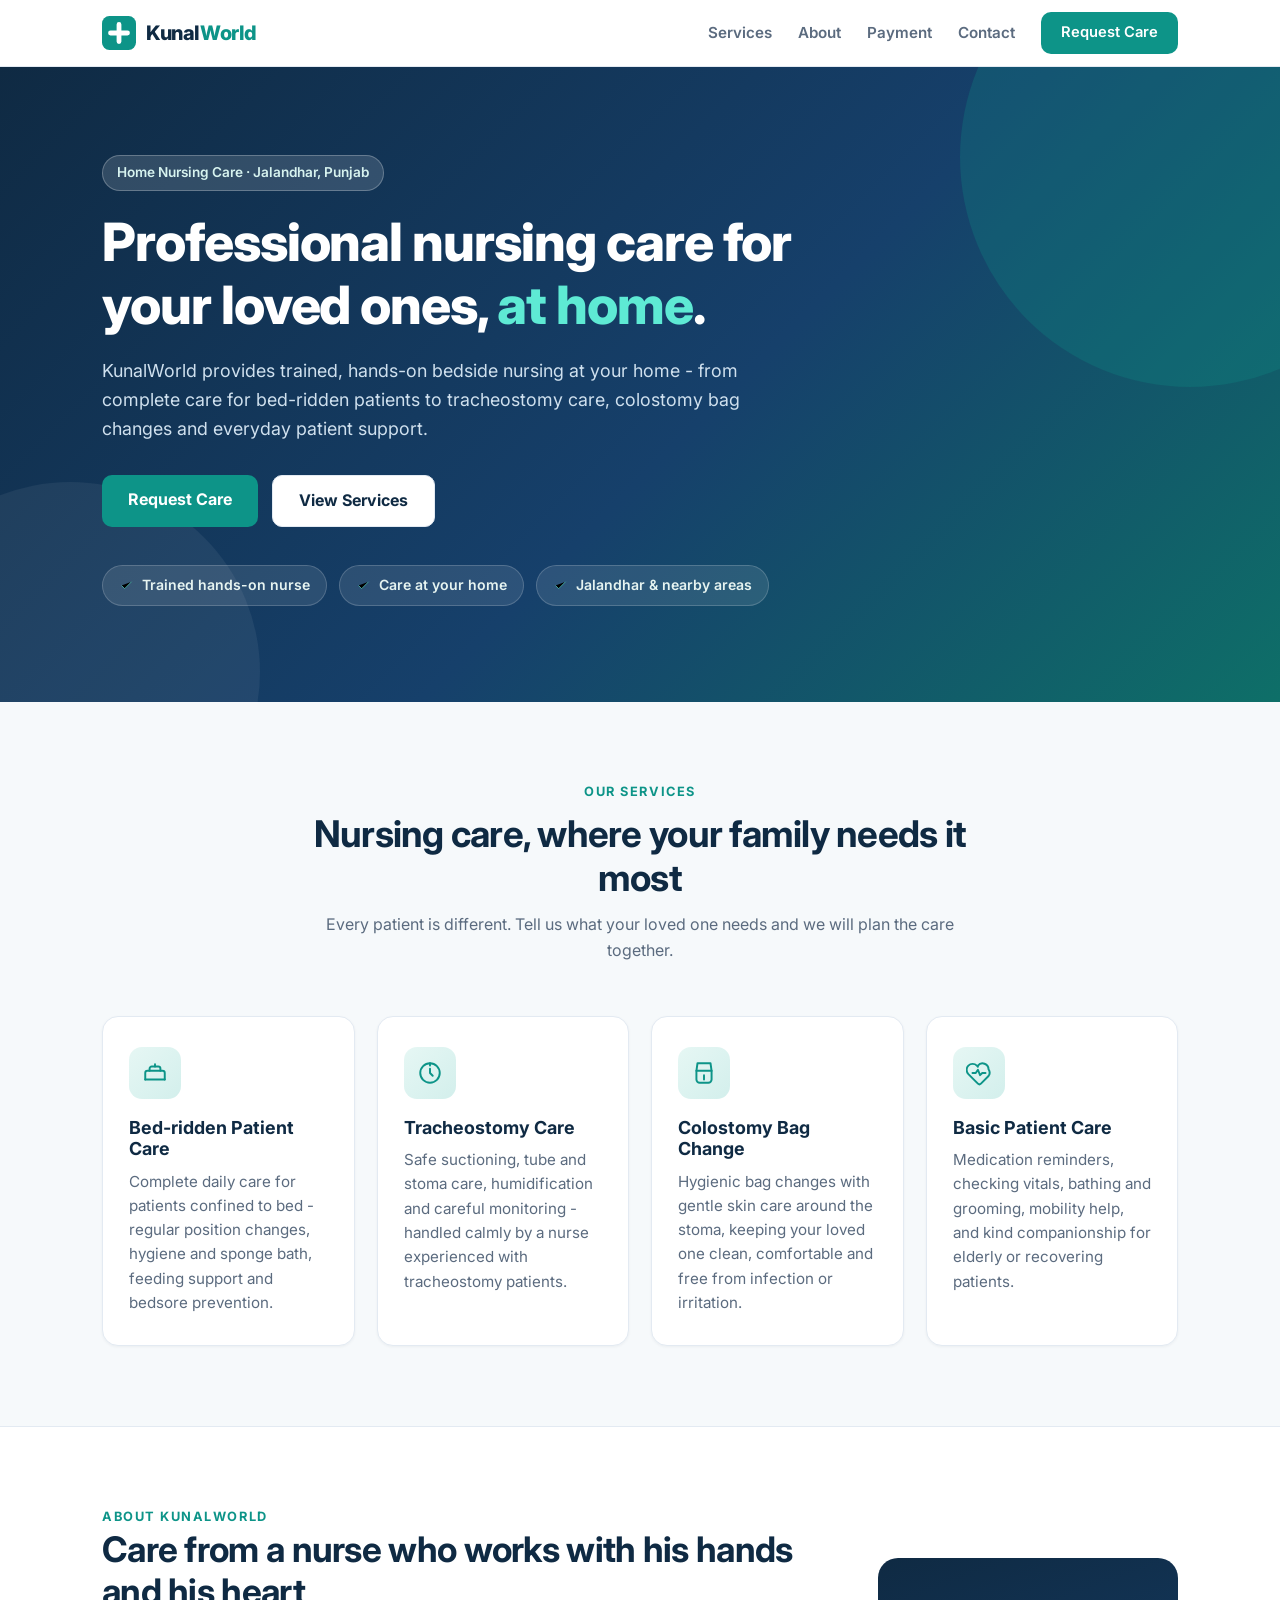
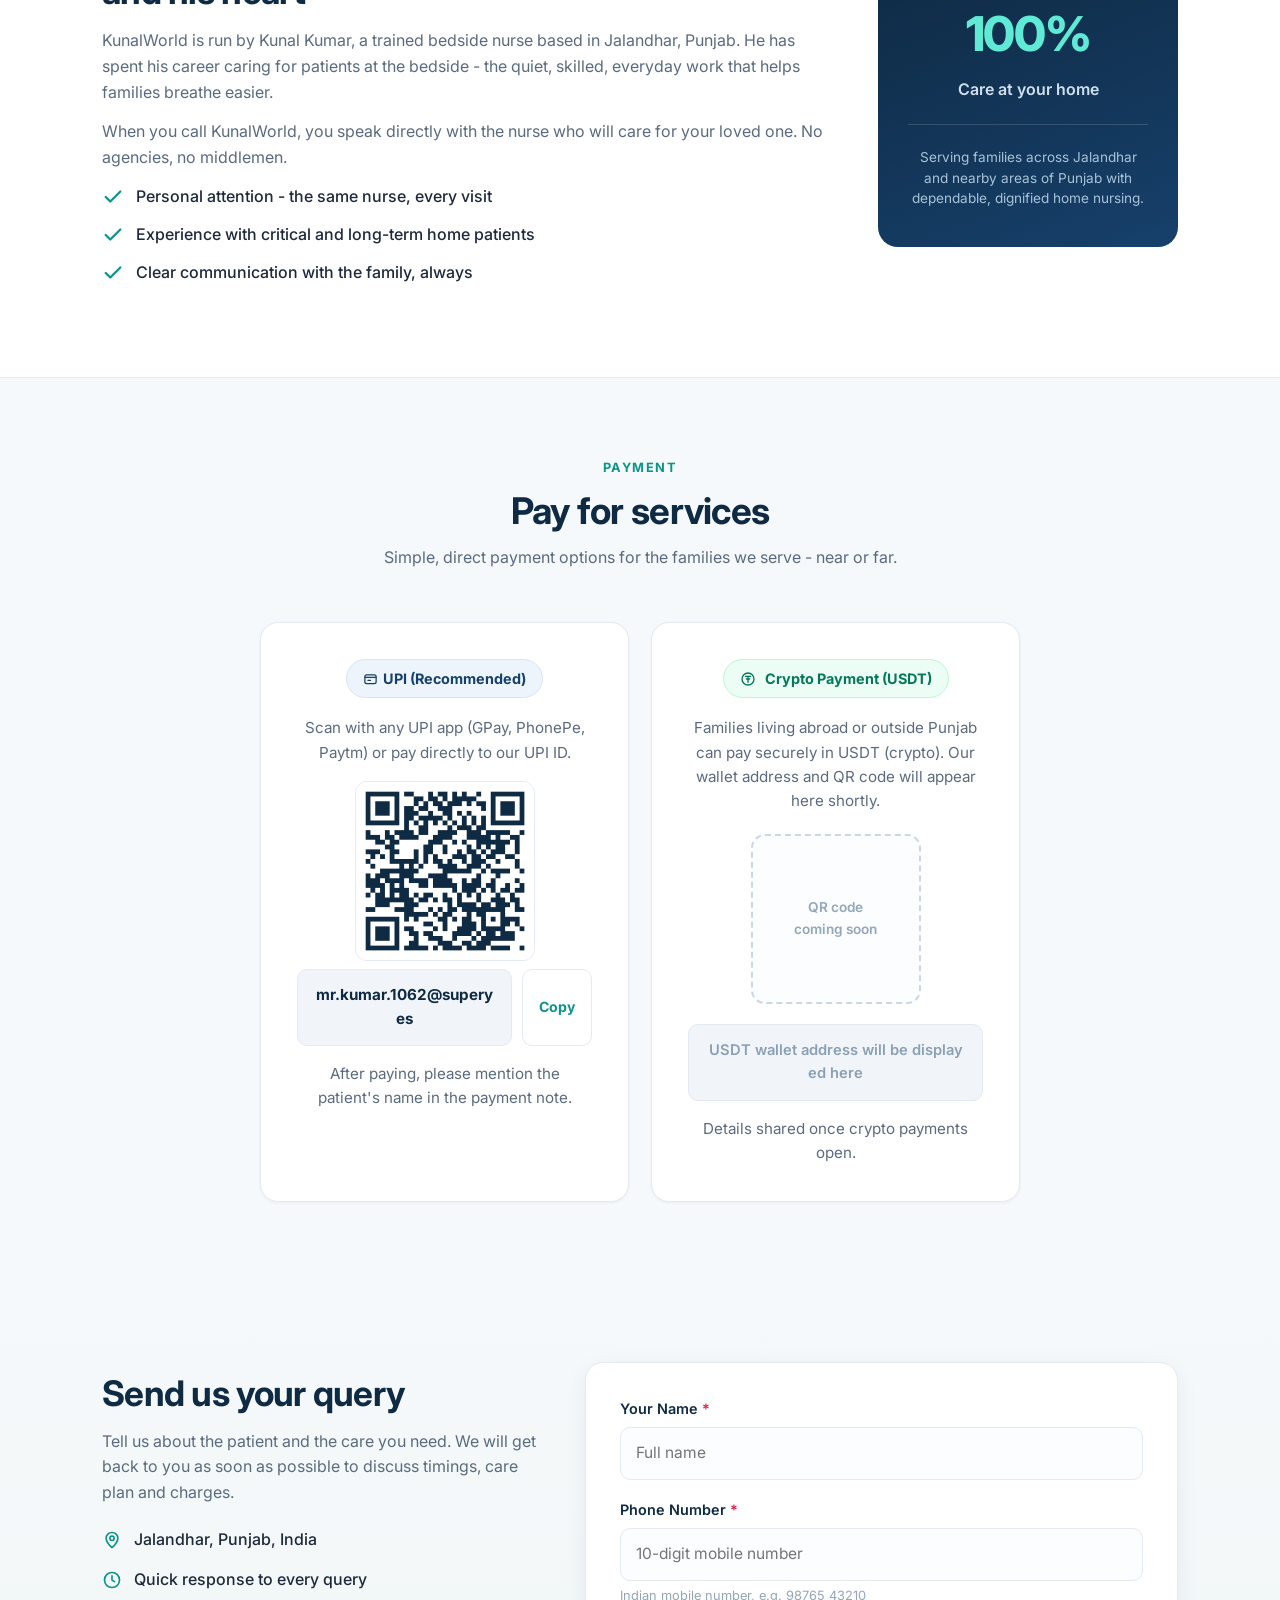
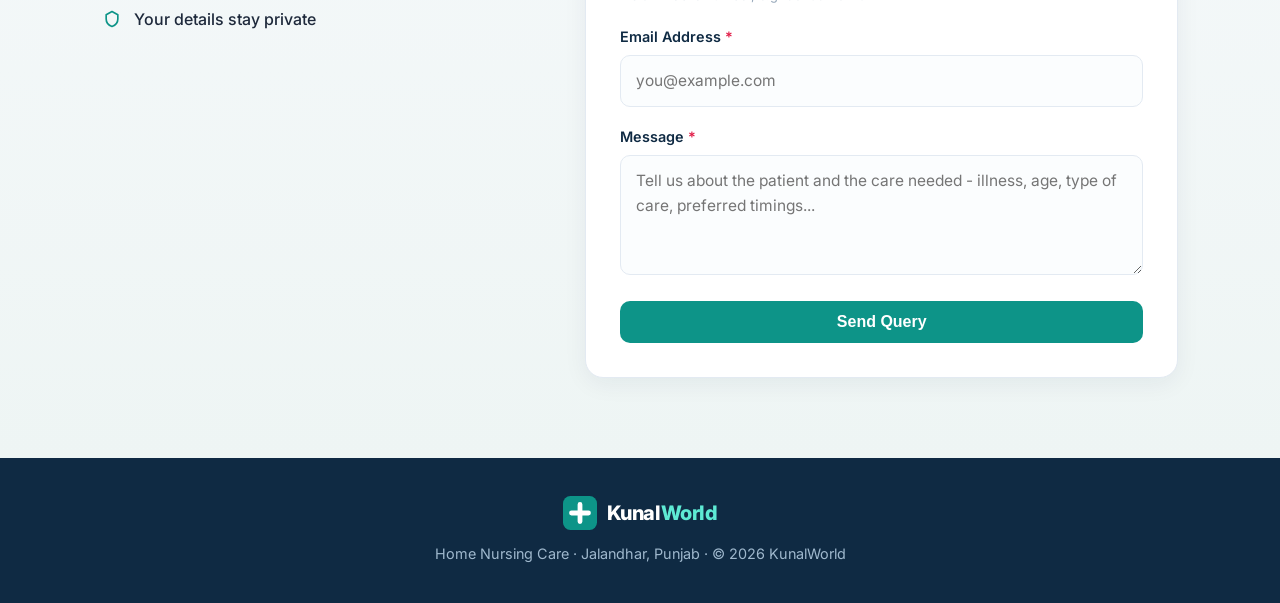
==== index.html @ 4cf7a555 "Enhance navigation link styles and fix HTML structure Added button styles for navigation links and e" ====
<!DOCTYPE html>
<html lang="en">
<head>
<meta charset="UTF-8">
<meta name="viewport" content="width=device-width, initial-scale=1.0">
<title>KunalWorld | Home Nursing Care in Jalandhar</title>
<meta name="description" content="KunalWorld - professional home nursing care in Jalandhar, Punjab. Bed-ridden patient care, tracheostomy care, colostomy bag change and basic patient care at your home.">
<link rel="icon" href="data:image/svg+xml,%3Csvg xmlns='http://www.w3.org/2000/svg' viewBox='0 0 64 64'%3E%3Crect width='64' height='64' rx='14' fill='%230d9488'/%3E%3Cpath d='M32 16v32M16 32h32' stroke='white' stroke-width='9' stroke-linecap='round'/%3E%3C/svg%3E">
<link rel="preconnect" href="https://fonts.googleapis.com">
<link rel="preconnect" href="https://fonts.gstatic.com" crossorigin>
<link href="https://fonts.googleapis.com/css2?family=Inter:wght@400;500;600;700;800&display=swap" rel="stylesheet">
<style>
  :root{
    --teal:#0d9488; --teal-dark:#0f766e; --navy:#0f2a43; --navy-2:#16406b;
    --ink:#1e293b; --muted:#5b6b7f; --bg:#f6f9fb; --card:#ffffff; --line:#e3eaf2;
  }
  *{margin:0;padding:0;box-sizing:border-box}
  html{scroll-behavior:smooth}
  body{font-family:'Inter',system-ui,-apple-system,'Segoe UI',sans-serif;color:var(--ink);background:var(--bg);line-height:1.6}
  .wrap{max-width:1120px;margin:0 auto;padding:0 22px}
  h1,h2,h3{color:var(--navy);line-height:1.2}

  /* Nav */
  header{position:sticky;top:0;z-index:50;background:rgba(255,255,255,.92);backdrop-filter:blur(10px);border-bottom:1px solid var(--line)}
  .nav{display:flex;align-items:center;justify-content:space-between;height:66px}
  .brand{display:flex;align-items:center;gap:10px;text-decoration:none}
  .brand svg{width:34px;height:34px}
  .brand span{font-weight:800;font-size:1.25rem;color:var(--navy);letter-spacing:-.02em}
  .brand span em{font-style:normal;color:var(--teal)}
  .nav-links{display:flex;gap:26px;align-items:center}
  .nav-links a{color:var(--muted);text-decoration:none;font-weight:600;font-size:.95rem}
  .nav-links a:hover{color:var(--teal)}
  .nav-links a.btn{color:#fff}
  .nav-links a.btn:hover{color:#fff}
  .btn{display:inline-block;background:var(--teal);color:#fff;text-decoration:none;font-weight:700;padding:12px 26px;border-radius:10px;border:none;cursor:pointer;font-size:1rem;transition:.2s}
  .btn:hover{background:var(--teal-dark);transform:translateY(-1px)}
  .btn.ghost{background:#fff;color:var(--navy);border:1.5px solid var(--line)}
  .btn.ghost:hover{border-color:var(--teal);color:var(--teal)}
  .btn.sm{padding:9px 20px;font-size:.92rem}
  @media(max-width:760px){.nav-links a:not(.btn){display:none}}

  /* Hero */
  .hero{background:linear-gradient(135deg,var(--navy) 0%,var(--navy-2) 55%,#0e6f68 100%);color:#fff;padding:88px 0 96px;position:relative;overflow:hidden}
  .hero:after{content:'';position:absolute;right:-140px;top:-140px;width:460px;height:460px;border-radius:50%;background:rgba(13,148,136,.25)}
  .hero:before{content:'';position:absolute;left:-120px;bottom:-160px;width:380px;height:380px;border-radius:50%;background:rgba(255,255,255,.06)}
  .hero .wrap{position:relative;z-index:2}
  .hero .eyebrow{display:inline-block;background:rgba(255,255,255,.14);border:1px solid rgba(255,255,255,.25);color:#d7f3ef;font-weight:600;font-size:.85rem;padding:6px 14px;border-radius:999px;margin-bottom:20px}
  .hero h1{color:#fff;font-size:clamp(2rem,4.6vw,3.3rem);font-weight:800;letter-spacing:-.02em;max-width:760px}
  .hero h1 em{font-style:normal;color:#5eead4}
  .hero p{margin:20px 0 32px;font-size:1.12rem;color:#cfe0ee;max-width:640px}
  .hero-cta{display:flex;gap:14px;flex-wrap:wrap}
  .chips{display:flex;gap:12px;flex-wrap:wrap;margin-top:38px}
  .chip{display:flex;align-items:center;gap:8px;background:rgba(255,255,255,.1);border:1px solid rgba(255,255,255,.18);border-radius:999px;padding:8px 16px;font-size:.88rem;font-weight:600;color:#e6f4f1}
  .chip svg{width:15px;height:15px;stroke:#5eead4}

  section{padding:80px 0}
  .sec-head{text-align:center;max-width:680px;margin:0 auto 52px}
  .sec-head .tag{color:var(--teal);font-weight:700;text-transform:uppercase;letter-spacing:.12em;font-size:.8rem}
  .sec-head h2{font-size:clamp(1.6rem,3vw,2.3rem);margin:10px 0 12px;letter-spacing:-.02em}
  .sec-head p{color:var(--muted)}

  /* Services */
  .grid{display:grid;grid-template-columns:repeat(auto-fit,minmax(240px,1fr));gap:22px}
  .card{background:var(--card);border:1px solid var(--line);border-radius:16px;padding:30px 26px;transition:.25s;box-shadow:0 1px 3px rgba(15,42,67,.05)}
  .card:hover{transform:translateY(-4px);box-shadow:0 14px 34px rgba(15,42,67,.1);border-color:#cfe8e4}
  .icon{width:52px;height:52px;border-radius:13px;background:linear-gradient(135deg,#e6f7f4,#d3efec);display:flex;align-items:center;justify-content:center;margin-bottom:18px}
  .icon svg{width:26px;height:26px;stroke:var(--teal);fill:none;stroke-width:1.8;stroke-linecap:round;stroke-linejoin:round}
  .card h3{font-size:1.12rem;margin-bottom:10px}
  .card p{color:var(--muted);font-size:.95rem}

  /* About */
  .about{background:#fff;border-top:1px solid var(--line);border-bottom:1px solid var(--line)}
  .about-flex{display:flex;gap:54px;align-items:center;flex-wrap:wrap}
  .about-text{flex:1;min-width:290px}
  .about-text h2{font-size:clamp(1.6rem,3vw,2.2rem);margin-bottom:16px;letter-spacing:-.02em}
  .about-text p{color:var(--muted);margin-bottom:14px}
  .points{list-style:none;margin-top:8px}
  .points li{display:flex;gap:12px;margin-bottom:12px;color:var(--ink);font-weight:500}
  .points svg{flex:none;width:22px;height:22px;stroke:var(--teal);fill:none;stroke-width:2.4;stroke-linecap:round;stroke-linejoin:round;margin-top:2px}
  .about-badge{flex:0 0 300px;background:linear-gradient(160deg,var(--navy),var(--navy-2));border-radius:20px;padding:38px 30px;color:#fff;text-align:center}
  .about-badge .big{font-size:3rem;font-weight:800;color:#5eead4;letter-spacing:-.03em}
  .about-badge .lbl{color:#cfe0ee;font-weight:600;margin-top:4px}
  .about-badge hr{border:none;border-top:1px solid rgba(255,255,255,.15);margin:22px 0}
  .about-badge small{color:#a9c3d8;font-size:.85rem;line-height:1.5;display:block}

  /* Payment */
  .pay-card{max-width:640px;margin:0 auto;background:var(--card);border:1px solid var(--line);border-radius:18px;padding:36px;text-align:center;box-shadow:0 1px 3px rgba(15,42,67,.05)}
  .pay-card .coin{display:inline-flex;align-items:center;gap:9px;background:#ecfdf5;border:1px solid #bbf7d0;color:#047857;font-weight:700;padding:7px 16px;border-radius:999px;font-size:.9rem;margin-bottom:18px}
  .pay-grid{display:grid;grid-template-columns:repeat(auto-fit,minmax(290px,1fr));gap:22px;max-width:760px;margin:0 auto}
  .pay-grid .pay-card{margin:0}
  .qr-box{width:170px;height:170px;margin:20px auto;border:2px dashed #cbd8e4;border-radius:14px;display:flex;align-items:center;justify-content:center;color:#93a7bb;font-size:.85rem;font-weight:600;background:#fbfdfe;text-align:center}
  .qr-img{width:180px;height:180px;margin:16px auto 8px;border-radius:12px;border:1px solid var(--line);display:block}
  .addr-box{background:#f1f5f9;border:1px solid var(--line);border-radius:10px;padding:14px 16px;color:#8ba0b5;font-size:.92rem;font-weight:600;margin:6px auto 16px;max-width:420px;word-break:break-all}
  .upi-row{display:flex;gap:10px;justify-content:center;align-items:stretch;margin:6px auto 16px;max-width:420px}
  .upi-id{flex:1;background:#f1f5f9;border:1px solid var(--line);border-radius:10px;padding:13px 14px;font-weight:700;color:var(--navy);font-size:.95rem;word-break:break-all;display:flex;align-items:center;justify-content:center}
  .copy-btn{flex:none;background:#fff;border:1.5px solid var(--line);border-radius:10px;padding:0 16px;font:inherit;font-weight:700;font-size:.88rem;color:var(--teal);cursor:pointer;transition:.15s}
  .copy-btn:hover{border-color:var(--teal)}
  .pay-card p{color:var(--muted);font-size:.95rem}
  .pay-tag{display:inline-block;background:#eef4fb;border:1px solid #d7e6f5;color:var(--navy-2);font-weight:700;padding:7px 16px;border-radius:999px;font-size:.9rem;margin-bottom:18px}

  /* Contact */
  .contact{background:linear-gradient(180deg,#f6f9fb, #eef5f4)}
  .contact-flex{display:flex;gap:48px;flex-wrap:wrap;align-items:flex-start}
  .contact-info{flex:1;min-width:280px;padding-top:10px}
  .contact-info h2{font-size:clamp(1.6rem,3vw,2.2rem);margin-bottom:14px;letter-spacing:-.02em}
  .contact-info p{color:var(--muted);margin-bottom:22px}
  .contact-info ul{list-style:none}
  .contact-info li{display:flex;gap:12px;margin-bottom:14px;color:var(--ink);font-weight:500;align-items:center}
  .contact-info li svg{width:20px;height:20px;stroke:var(--teal);fill:none;stroke-width:2;stroke-linecap:round;stroke-linejoin:round}
  form{flex:1.2;min-width:300px;background:#fff;border:1px solid var(--line);border-radius:18px;padding:34px;box-shadow:0 6px 24px rgba(15,42,67,.06)}
  .fld{margin-bottom:18px}
  label{display:block;font-weight:600;font-size:.9rem;margin-bottom:7px;color:var(--navy)}
  label span{color:#e11d48}
  input,textarea{width:100%;padding:13px 15px;border:1.5px solid var(--line);border-radius:10px;font:inherit;font-size:.97rem;background:#fbfdfe;transition:.15s}
  input:focus,textarea:focus{outline:none;border-color:var(--teal);background:#fff;box-shadow:0 0 0 3px rgba(13,148,136,.12)}
  textarea{min-height:120px;resize:vertical}
  .hint{font-size:.8rem;color:#94a6b8;margin-top:5px}
  .err{color:#dc2626;font-size:.82rem;margin-top:5px;display:none}
  #form-status{margin-top:16px;padding:14px 16px;border-radius:10px;font-weight:600;font-size:.95rem;display:none}
  #form-status.ok{display:block;background:#ecfdf5;color:#047857;border:1px solid #bbf7d0}
  #form-status.bad{display:block;background:#fef2f2;color:#b91c1c;border:1px solid #fecaca}
  .hp{position:absolute;left:-9999px;opacity:0;height:0;width:0}

  footer{background:var(--navy);color:#9fb8cd;padding:38px 0;text-align:center}
  footer .brand span{color:#fff}
  footer p{margin-top:12px;font-size:.9rem}
</style>
</head>
<body>

<header>
  <div class="wrap nav">
    <a class="brand" href="#top">
      <svg viewBox="0 0 64 64"><rect width="64" height="64" rx="14" fill="#0d9488"/><path d="M32 16v32M16 32h32" stroke="white" stroke-width="9" stroke-linecap="round"/></svg>
      <span>Kunal<em>World</em></span>
    </a>
    <nav class="nav-links">
      <a href="#services">Services</a>
      <a href="#about">About</a>
      <a href="#payment">Payment</a>
      <a href="#contact">Contact</a>
      <a class="btn sm" href="#contact">Request Care</a>
    </nav>
  </div>
</header>

<section class="hero" id="top">
  <div class="wrap">
    <span class="eyebrow">Home Nursing Care &middot; Jalandhar, Punjab</span>
    <h1>Professional nursing care for your loved ones, <em>at home</em>.</h1>
    <p>KunalWorld provides trained, hands-on bedside nursing at your home - from complete care for bed-ridden patients to tracheostomy care, colostomy bag changes and everyday patient support.</p>
    <div class="hero-cta">
      <a class="btn" href="#contact">Request Care</a>
      <a class="btn ghost" href="#services">View Services</a>
    </div>
    <div class="chips">
      <span class="chip"><svg viewBox="0 0 24 24"><path d="M20 6L9 17l-5-5"/></svg>Trained hands-on nurse</span>
      <span class="chip"><svg viewBox="0 0 24 24"><path d="M20 6L9 17l-5-5"/></svg>Care at your home</span>
      <span class="chip"><svg viewBox="0 0 24 24"><path d="M20 6L9 17l-5-5"/></svg>Jalandhar &amp; nearby areas</span>
    </div>
  </div>
</section>

<section id="services">
  <div class="wrap">
    <div class="sec-head">
      <div class="tag">Our Services</div>
      <h2>Nursing care, where your family needs it most</h2>
      <p>Every patient is different. Tell us what your loved one needs and we will plan the care together.</p>
    </div>
    <div class="grid">
      <div class="card">
        <div class="icon"><svg viewBox="0 0 24 24"><path d="M3 18v-6a2 2 0 0 1 2-2h14a2 2 0 0 1 2 2v6"/><path d="M3 18h18"/><path d="M7 10V8a2 2 0 0 1 2-2h6a2 2 0 0 1 2 2v2"/><path d="M12 6V4"/></svg></div>
        <h3>Bed-ridden Patient Care</h3>
        <p>Complete daily care for patients confined to bed - regular position changes, hygiene and sponge bath, feeding support and bedsore prevention.</p>
      </div>
      <div class="card">
        <div class="icon"><svg viewBox="0 0 24 24"><circle cx="12" cy="12" r="9"/><path d="M12 8v4l2.5 2.5"/><path d="M12 3v2"/></svg></div>
        <h3>Tracheostomy Care</h3>
        <p>Safe suctioning, tube and stoma care, humidification and careful monitoring - handled calmly by a nurse experienced with tracheostomy patients.</p>
      </div>
      <div class="card">
        <div class="icon"><svg viewBox="0 0 24 24"><path d="M6 3h12l1 7H5l1-7z"/><path d="M5 10v8a3 3 0 0 0 3 3h8a3 3 0 0 0 3-3v-8"/><path d="M12 14v4"/></svg></div>
        <h3>Colostomy Bag Change</h3>
        <p>Hygienic bag changes with gentle skin care around the stoma, keeping your loved one clean, comfortable and free from infection or irritation.</p>
      </div>
      <div class="card">
        <div class="icon"><svg viewBox="0 0 24 24"><path d="M20.8 8.6a5.5 5.5 0 0 0-9.8-3.4L11 6.2l-1-1a5.5 5.5 0 0 0-7.8 7.8l8.8 8.8a2 2 0 0 0 2.8 0l7-7a5.5 5.5 0 0 0 0-6.2z"/><path d="M6 12h3l2-3 2 5 2-2h3"/></svg></div>
        <h3>Basic Patient Care</h3>
        <p>Medication reminders, checking vitals, bathing and grooming, mobility help, and kind companionship for elderly or recovering patients.</p>
      </div>
    </div>
  </div>
</section>

<section class="about" id="about">
  <div class="wrap about-flex">
    <div class="about-text">
      <div class="tag" style="color:var(--teal);font-weight:700;text-transform:uppercase;letter-spacing:.12em;font-size:.8rem">About KunalWorld</div>
      <h2>Care from a nurse who works with his hands and his heart</h2>
      <p>KunalWorld is run by Kunal Kumar, a trained bedside nurse based in Jalandhar, Punjab. He has spent his career caring for patients at the bedside - the quiet, skilled, everyday work that helps families breathe easier.</p>
      <p>When you call KunalWorld, you speak directly with the nurse who will care for your loved one. No agencies, no middlemen.</p>
      <ul class="points">
        <li><svg viewBox="0 0 24 24"><path d="M20 6L9 17l-5-5"/></svg>Personal attention - the same nurse, every visit</li>
        <li><svg viewBox="0 0 24 24"><path d="M20 6L9 17l-5-5"/></svg>Experience with critical and long-term home patients</li>
        <li><svg viewBox="0 0 24 24"><path d="M20 6L9 17l-5-5"/></svg>Clear communication with the family, always</li>
      </ul>
    </div>
    <div class="about-badge">
      <div class="big">100%</div>
      <div class="lbl">Care at your home</div>
      <hr>
      <small>Serving families across Jalandhar and nearby areas of Punjab with dependable, dignified home nursing.</small>
    </div>
  </div>
</section>

<section id="payment">
  <div class="wrap">
    <div class="sec-head">
      <div class="tag">Payment</div>
      <h2>Pay for services</h2>
      <p>Simple, direct payment options for the families we serve - near or far.</p>
    </div>
    <div class="pay-grid">
      <div class="pay-card">
        <span class="pay-tag">
          <svg width="15" height="15" viewBox="0 0 24 24" fill="none" stroke="#16406b" stroke-width="2" stroke-linecap="round" stroke-linejoin="round" style="vertical-align:-2px;margin-right:5px"><rect x="3" y="6" width="18" height="14" rx="3"/><path d="M3 10h18M8 15h4"/></svg>UPI (Recommended)
        </span>
        <p>Scan with any UPI app (GPay, PhonePe, Paytm) or pay directly to our UPI ID.</p>
        <img class="qr-img" src="[data-uri]" alt="Scan to pay KunalWorld by UPI">
        <div class="upi-row">
          <div class="upi-id" id="upi-id">mr.kumar.1062@superyes</div>
          <button class="copy-btn" type="button" id="copy-upi">Copy</button>
        </div>
        <p>After paying, please mention the patient's name in the payment note.</p>
      </div>
      <div class="pay-card">
        <span class="coin">
          <svg width="16" height="16" viewBox="0 0 24 24" fill="none" stroke="#047857" stroke-width="2" stroke-linecap="round"><circle cx="12" cy="12" r="9"/><path d="M8 8h8M12 8v9M9.5 12h5"/></svg>
          Crypto Payment (USDT)
        </span>
        <p>Families living abroad or outside Punjab can pay securely in USDT (crypto). Our wallet address and QR code will appear here shortly.</p>
        <div class="qr-box">QR code<br>coming soon</div>
        <div class="addr-box">USDT wallet address will be displayed here</div>
        <p>Details shared once crypto payments open.</p>
      </div>
    </div>
  </div>
</section>

<section class="contact" id="contact">
  <div class="wrap contact-flex">
    <div class="contact-info">
      <h2>Send us your query</h2>
      <p>Tell us about the patient and the care you need. We will get back to you as soon as possible to discuss timings, care plan and charges.</p>
      <ul>
        <li><svg viewBox="0 0 24 24"><path d="M12 21s-7-5.6-7-11a7 7 0 0 1 14 0c0 5.4-7 11-7 11z"/><circle cx="12" cy="10" r="2.6"/></svg>Jalandhar, Punjab, India</li>
        <li><svg viewBox="0 0 24 24"><circle cx="12" cy="12" r="9"/><path d="M12 7v5l3 2"/></svg>Quick response to every query</li>
        <li><svg viewBox="0 0 24 24"><path d="M12 3l7 4v5c0 4.4-3 7.6-7 9-4-1.4-7-4.6-7-9V7l7-4z"/></svg>Your details stay private</li>
      </ul>
    </div>
    <form id="query-form" novalidate>
      <div class="fld">
        <label for="f-name">Your Name <span>*</span></label>
        <input type="text" id="f-name" name="name" placeholder="Full name" autocomplete="name">
        <div class="err" id="e-name">Please enter your name.</div>
      </div>
      <div class="fld">
        <label for="f-phone">Phone Number <span>*</span></label>
        <input type="tel" id="f-phone" name="phone" placeholder="10-digit mobile number" autocomplete="tel">
        <div class="hint">Indian mobile number, e.g. 98765 43210</div>
        <div class="err" id="e-phone">Please enter a valid 10-digit Indian mobile number.</div>
      </div>
      <div class="fld">
        <label for="f-email">Email Address <span>*</span></label>
        <input type="email" id="f-email" name="email" placeholder="you@example.com" autocomplete="email">
        <div class="err" id="e-email">Please enter a valid email address.</div>
      </div>
      <div class="fld">
        <label for="f-msg">Message <span>*</span></label>
        <textarea id="f-msg" name="message" placeholder="Tell us about the patient and the care needed - illness, age, type of care, preferred timings..."></textarea>
        <div class="err" id="e-msg">Please write a short message.</div>
      </div>
      <input type="checkbox" name="botcheck" class="hp" tabindex="-1" autocomplete="off">
      <button type="submit" class="btn" id="send-btn" style="width:100%">Send Query</button>
      <div id="form-status" role="status"></div>
    </form>
  </div>
</section>

<footer>
  <div class="wrap">
    <a class="brand" href="#top" style="justify-content:center">
      <svg viewBox="0 0 64 64" width="30" height="30"><rect width="64" height="64" rx="14" fill="#0d9488"/><path d="M32 16v32M16 32h32" stroke="white" stroke-width="9" stroke-linecap="round"/></svg>
      <span>Kunal<em style="color:#5eead4">World</em></span>
    </a>
    <p>Home Nursing Care &middot; Jalandhar, Punjab &middot; &copy; 2026 KunalWorld</p>
  </div>
</footer>

<script>
(function(){
  var form = document.getElementById('query-form');
  var status = document.getElementById('form-status');
  var btn = document.getElementById('send-btn');

  function show(id, on){ document.getElementById(id).style.display = on ? 'block' : 'none'; }

  function validPhone(v){
    var d = v.replace(/\D/g,'');
    if (d.length === 12 && d.indexOf('91') === 0) d = d.slice(2);
    if (d.length === 11 && d.charAt(0) === '0') d = d.slice(1);
    return /^[6-9]\d{9}$/.test(d);
  }
  function validEmail(v){ return /^[^\s@]+@[^\s@]+\.[^\s@]{2,}$/.test(v); }

  var copyBtn = document.getElementById('copy-upi');
  if(copyBtn){ copyBtn.addEventListener('click', function(){
    var id = document.getElementById('upi-id').textContent.trim();
    function done(){ copyBtn.textContent='Copied!'; setTimeout(function(){ copyBtn.textContent='Copy'; },1800); }
    if(navigator.clipboard && navigator.clipboard.writeText){ navigator.clipboard.writeText(id).then(done).catch(function(){ fallback(); }); } else { fallback(); }
    function fallback(){ var t=document.createElement('textarea'); t.value=id; document.body.appendChild(t); t.select(); try{document.execCommand('copy');}catch(e){} document.body.removeChild(t); done(); }
  }); }

  form.addEventListener('submit', function(e){
    e.preventDefault();
    var name = document.getElementById('f-name').value.trim();
    var phone = document.getElementById('f-phone').value.trim();
    var email = document.getElementById('f-email').value.trim();
    var msg = document.getElementById('f-msg').value.trim();

    var ok = true;
    show('e-name', name.length >= 2 ? false : (ok=false, true));
    show('e-phone', validPhone(phone) ? false : (ok=false, true));
    show('e-email', validEmail(email) ? false : (ok=false, true));
    show('e-msg', msg.length >= 5 ? false : (ok=false, true));
    if(!ok){ status.className=''; status.style.display='none'; return; }

    btn.disabled = true; btn.textContent = 'Sending...';
    status.className=''; status.style.display='none';

    var data = new FormData();
    data.append('access_key', 'af8f84a9-6e93-4576-baf0-e771333f5218');
    data.append('subject', 'New care query - KunalWorld website');
    data.append('from_name', 'KunalWorld Website');
    data.append('name', name);
    data.append('phone', phone);
    data.append('email', email);
    data.append('message', msg);

    fetch('https://api.web3forms.com/submit', { method:'POST', body:data })
      .then(function(r){ return r.json(); })
      .then(function(res){
        if(res.success){
          status.textContent = 'Thank you, ' + name.split(' ')[0] + '. Your query has been sent - we will contact you shortly.';
          status.className = 'ok';
          form.reset();
        } else {
          throw new Error('failed');
        }
      })
      .catch(function(){
        status.textContent = 'Sorry, something went wrong. Please try again in a moment.';
        status.className = 'bad';
      })
      .finally(function(){
        btn.disabled = false; btn.textContent = 'Send Query';
      });
  });
})();
</script>
</body>
</html>
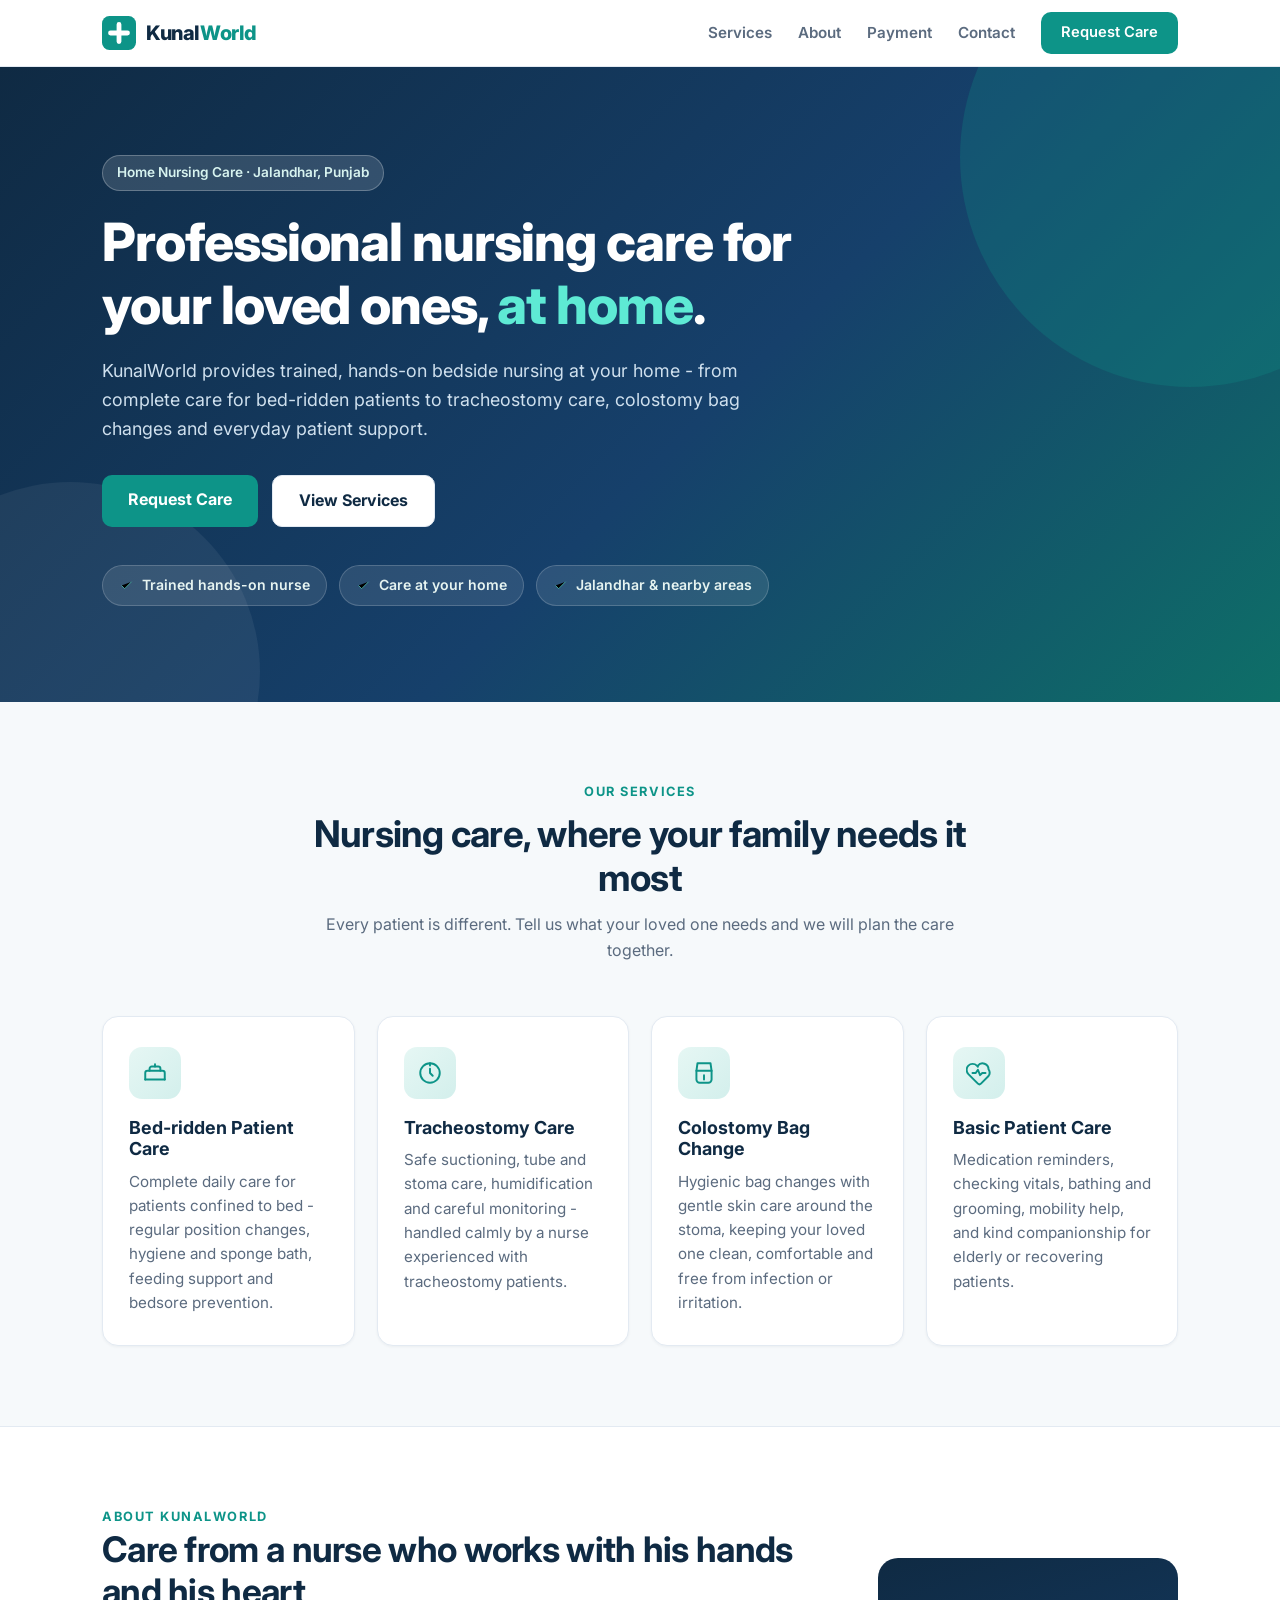
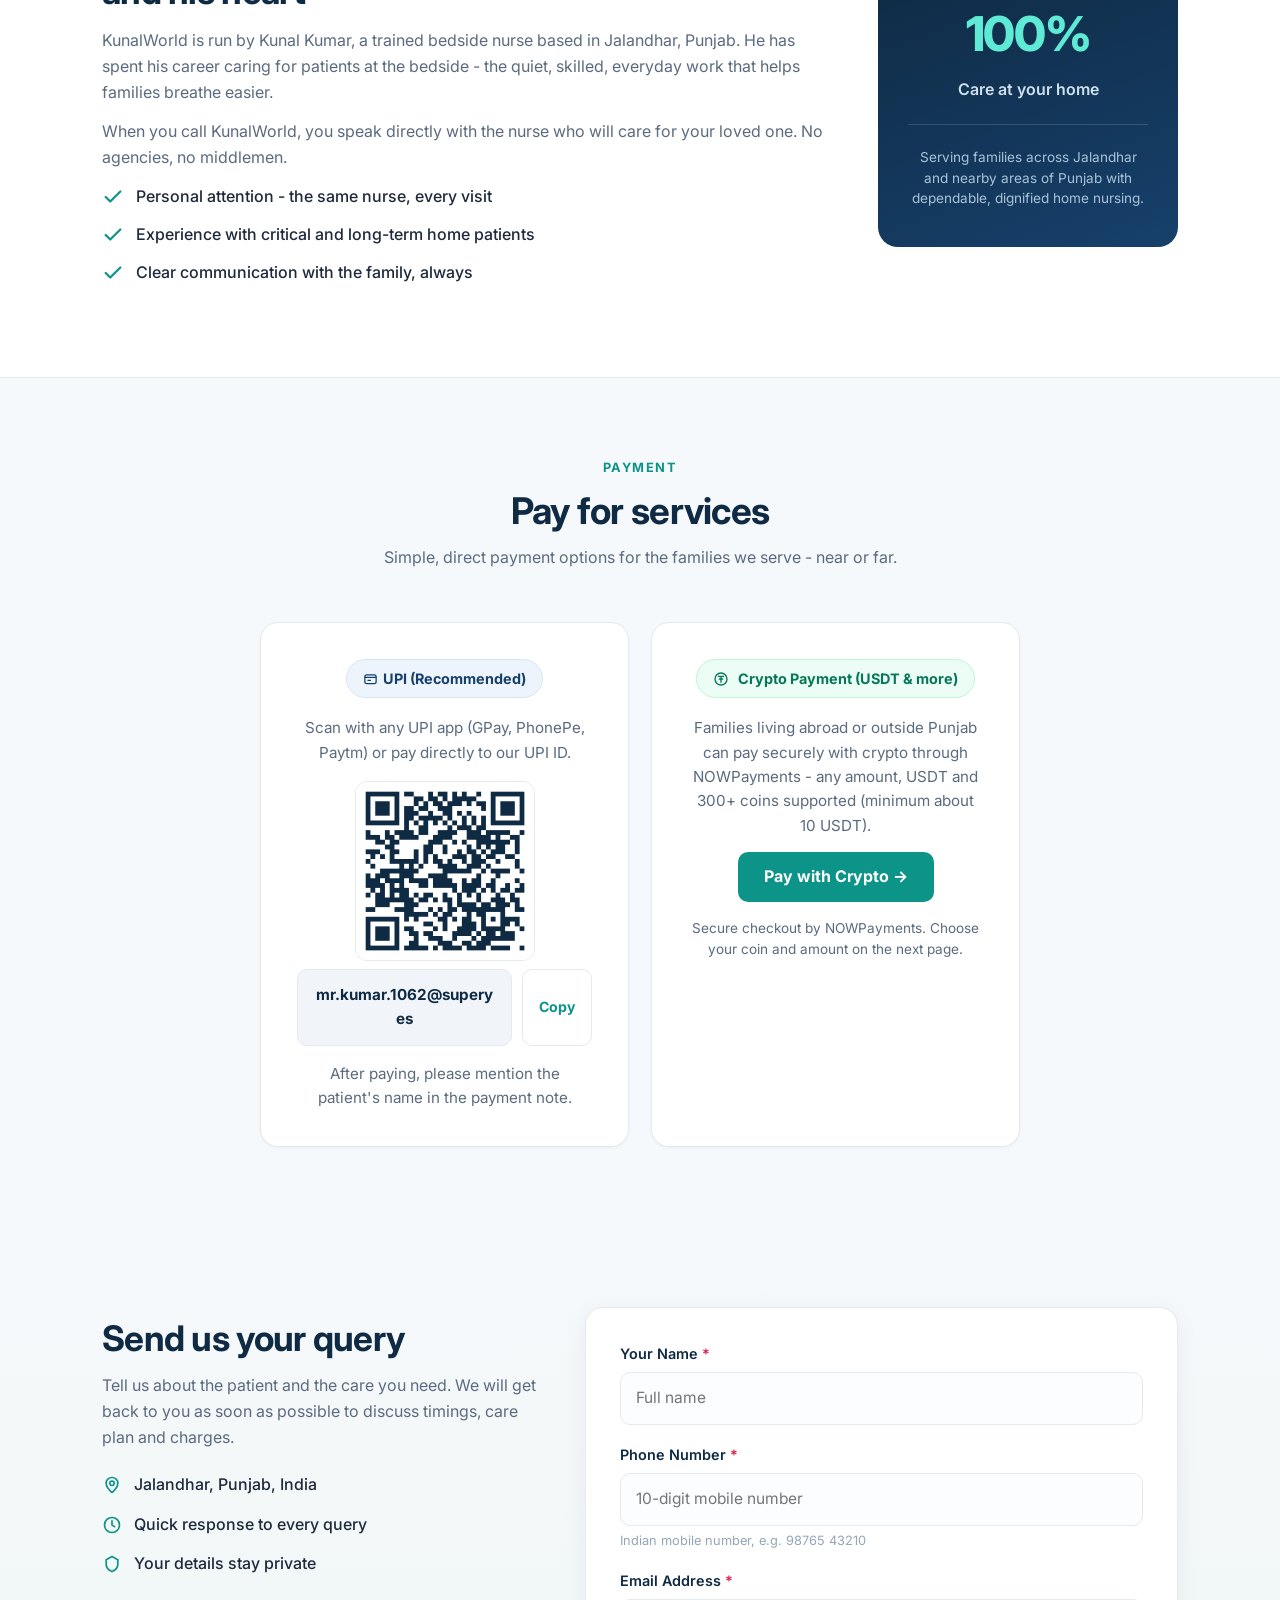
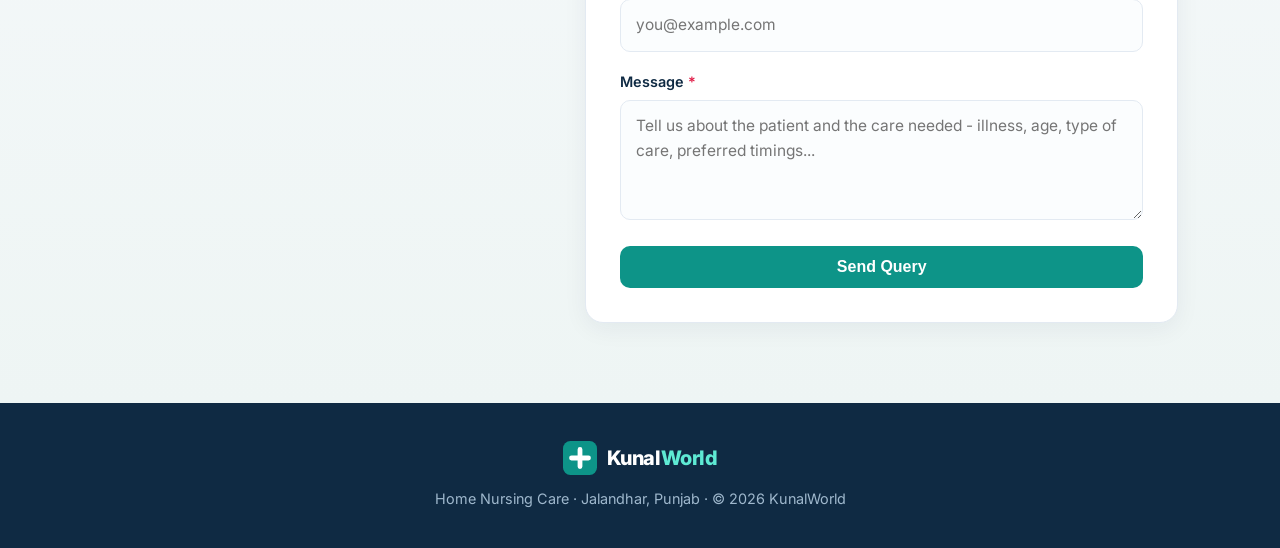
==== commit e08f282b: "Enhance crypto payment section in index.html Updated crypto payment information and added a payment " ====
--- a/index.html
+++ b/index.html
@@ -238,12 +238,11 @@
       <div class="pay-card">
         <span class="coin">
           <svg width="16" height="16" viewBox="0 0 24 24" fill="none" stroke="#047857" stroke-width="2" stroke-linecap="round"><circle cx="12" cy="12" r="9"/><path d="M8 8h8M12 8v9M9.5 12h5"/></svg>
-          Crypto Payment (USDT)
+          Crypto Payment (USDT &amp; more)
         </span>
-        <p>Families living abroad or outside Punjab can pay securely in USDT (crypto). Our wallet address and QR code will appear here shortly.</p>
-        <div class="qr-box">QR code<br>coming soon</div>
-        <div class="addr-box">USDT wallet address will be displayed here</div>
-        <p>Details shared once crypto payments open.</p>
+        <p>Families living abroad or outside Punjab can pay securely with crypto through NOWPayments - any amount, USDT and 300+ coins supported (minimum about 10 USDT).</p>
+        <a class="btn" href="https://nowpayments.io/donation/kunalworld" target="_blank" rel="noopener" style="margin:14px 0 16px">Pay with Crypto &#8594;</a>
+        <p style="font-size:.85rem">Secure checkout by NOWPayments. Choose your coin and amount on the next page.</p>
       </div>
     </div>
   </div>
@@ -341,7 +340,7 @@
     status.className=''; status.style.display='none';
 
     var data = new FormData();
-    data.append('access_key', 'af8f84a9-6e93-4576-baf0-e771333f5218');
+    data.append('access_key', 'a63c67d4-cf97-4882-9a62-556cdfa590b0');
     data.append('subject', 'New care query - KunalWorld website');
     data.append('from_name', 'KunalWorld Website');
     data.append('name', name);
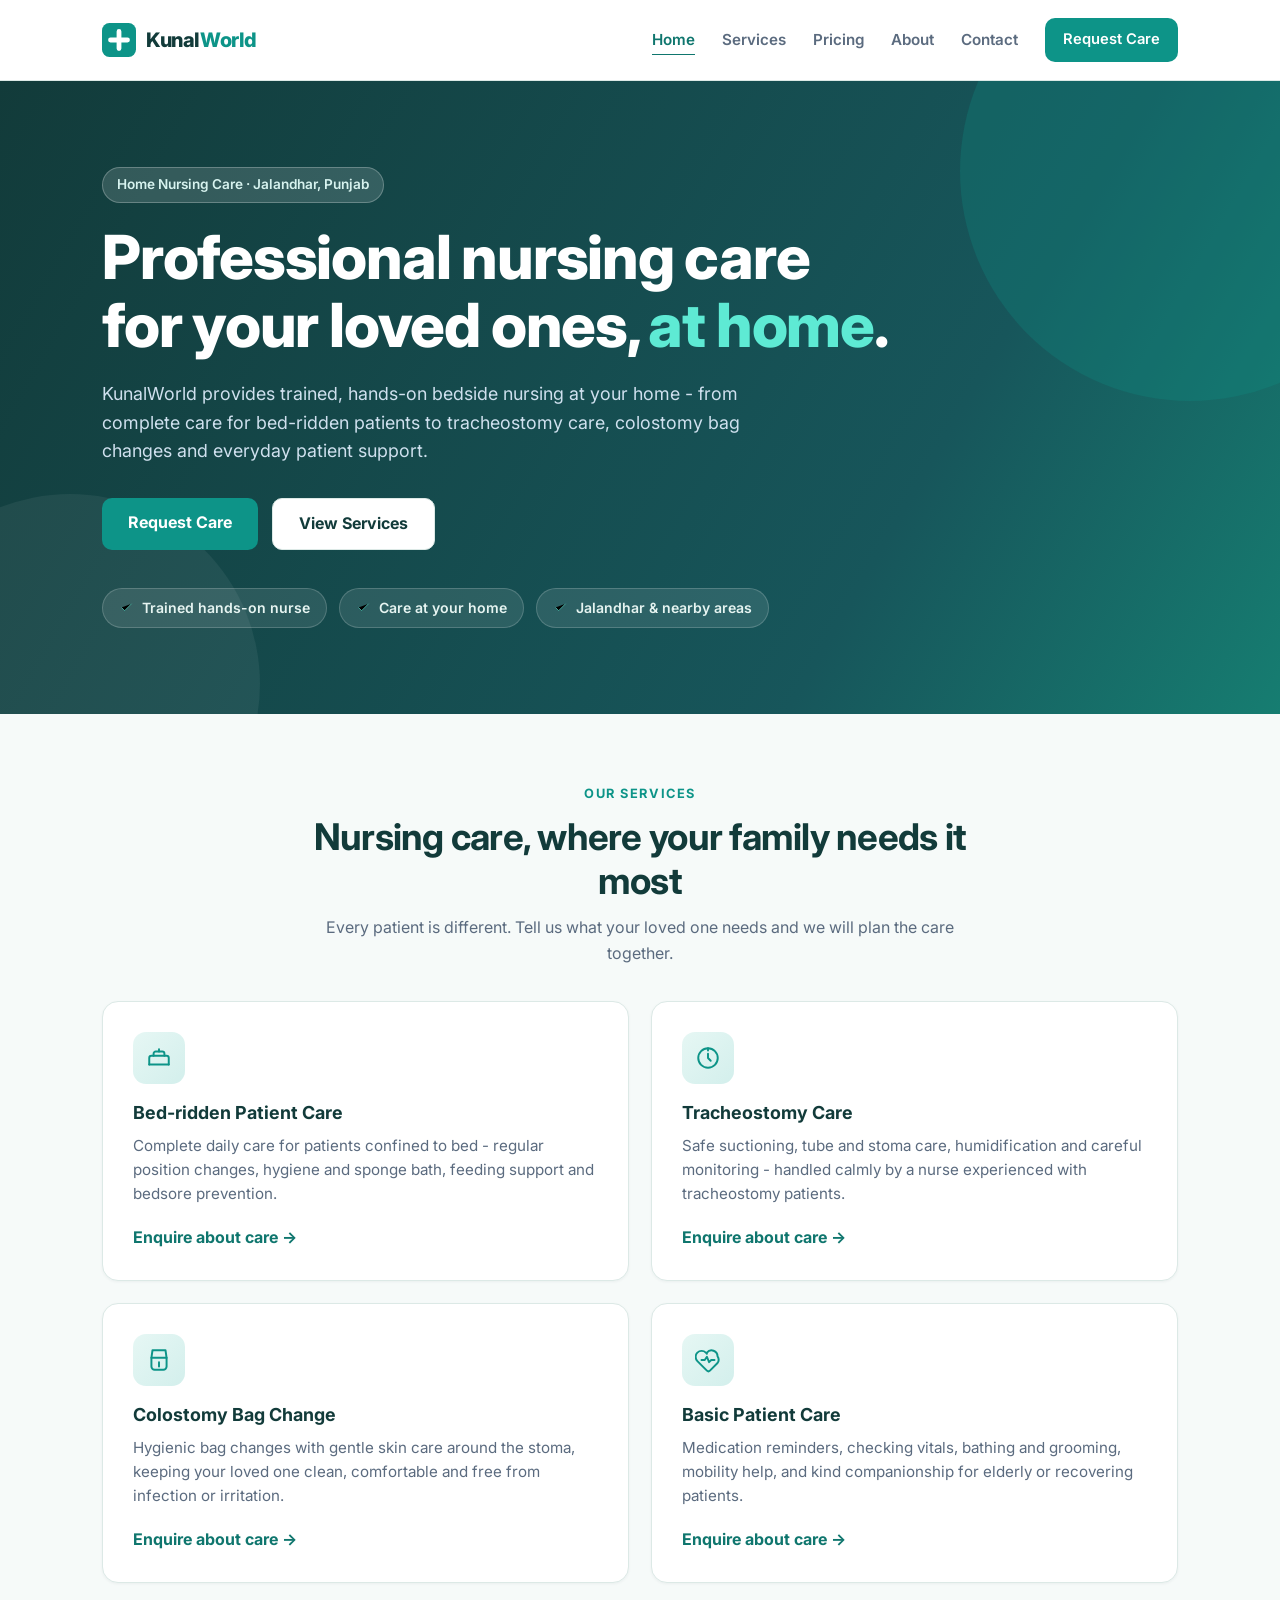
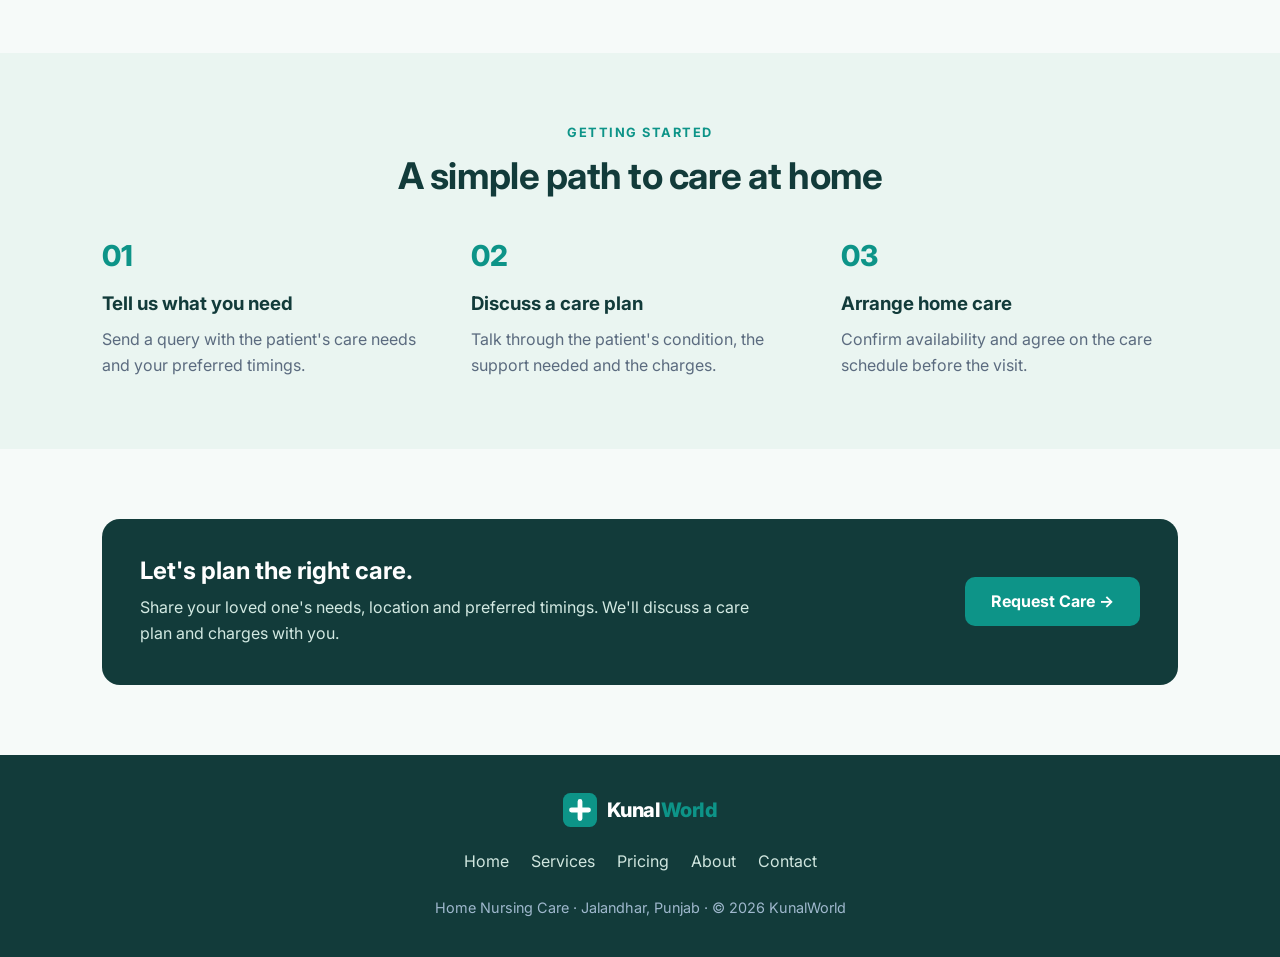
==== commit 6eb5fab9: "Update index.html" ====
--- a/index.html
+++ b/index.html
@@ -3,155 +3,23 @@
 <head>
 <meta charset="UTF-8">
 <meta name="viewport" content="width=device-width, initial-scale=1.0">
-<title>KunalWorld | Home Nursing Care in Jalandhar</title>
+<title>Home | KunalWorld Home Nursing</title>
 <meta name="description" content="KunalWorld - professional home nursing care in Jalandhar, Punjab. Bed-ridden patient care, tracheostomy care, colostomy bag change and basic patient care at your home.">
 <link rel="icon" href="data:image/svg+xml,%3Csvg xmlns='http://www.w3.org/2000/svg' viewBox='0 0 64 64'%3E%3Crect width='64' height='64' rx='14' fill='%230d9488'/%3E%3Cpath d='M32 16v32M16 32h32' stroke='white' stroke-width='9' stroke-linecap='round'/%3E%3C/svg%3E">
 <link rel="preconnect" href="https://fonts.googleapis.com">
 <link rel="preconnect" href="https://fonts.gstatic.com" crossorigin>
 <link href="https://fonts.googleapis.com/css2?family=Inter:wght@400;500;600;700;800&display=swap" rel="stylesheet">
-<style>
-  :root{
-    --teal:#0d9488; --teal-dark:#0f766e; --navy:#0f2a43; --navy-2:#16406b;
-    --ink:#1e293b; --muted:#5b6b7f; --bg:#f6f9fb; --card:#ffffff; --line:#e3eaf2;
-  }
-  *{margin:0;padding:0;box-sizing:border-box}
-  html{scroll-behavior:smooth}
-  body{font-family:'Inter',system-ui,-apple-system,'Segoe UI',sans-serif;color:var(--ink);background:var(--bg);line-height:1.6}
-  .wrap{max-width:1120px;margin:0 auto;padding:0 22px}
-  h1,h2,h3{color:var(--navy);line-height:1.2}
-
-  /* Nav */
-  header{position:sticky;top:0;z-index:50;background:rgba(255,255,255,.92);backdrop-filter:blur(10px);border-bottom:1px solid var(--line)}
-  .nav{display:flex;align-items:center;justify-content:space-between;height:66px}
-  .brand{display:flex;align-items:center;gap:10px;text-decoration:none}
-  .brand svg{width:34px;height:34px}
-  .brand span{font-weight:800;font-size:1.25rem;color:var(--navy);letter-spacing:-.02em}
-  .brand span em{font-style:normal;color:var(--teal)}
-  .nav-links{display:flex;gap:26px;align-items:center}
-  .nav-links a{color:var(--muted);text-decoration:none;font-weight:600;font-size:.95rem}
-  .nav-links a:hover{color:var(--teal)}
-  .nav-links a.btn{color:#fff}
-  .nav-links a.btn:hover{color:#fff}
-  .btn{display:inline-block;background:var(--teal);color:#fff;text-decoration:none;font-weight:700;padding:12px 26px;border-radius:10px;border:none;cursor:pointer;font-size:1rem;transition:.2s}
-  .btn:hover{background:var(--teal-dark);transform:translateY(-1px)}
-  .btn.ghost{background:#fff;color:var(--navy);border:1.5px solid var(--line)}
-  .btn.ghost:hover{border-color:var(--teal);color:var(--teal)}
-  .btn.sm{padding:9px 20px;font-size:.92rem}
-  @media(max-width:760px){.nav-links a:not(.btn){display:none}}
-
-  /* Hero */
-  .hero{background:linear-gradient(135deg,var(--navy) 0%,var(--navy-2) 55%,#0e6f68 100%);color:#fff;padding:88px 0 96px;position:relative;overflow:hidden}
-  .hero:after{content:'';position:absolute;right:-140px;top:-140px;width:460px;height:460px;border-radius:50%;background:rgba(13,148,136,.25)}
-  .hero:before{content:'';position:absolute;left:-120px;bottom:-160px;width:380px;height:380px;border-radius:50%;background:rgba(255,255,255,.06)}
-  .hero .wrap{position:relative;z-index:2}
-  .hero .eyebrow{display:inline-block;background:rgba(255,255,255,.14);border:1px solid rgba(255,255,255,.25);color:#d7f3ef;font-weight:600;font-size:.85rem;padding:6px 14px;border-radius:999px;margin-bottom:20px}
-  .hero h1{color:#fff;font-size:clamp(2rem,4.6vw,3.3rem);font-weight:800;letter-spacing:-.02em;max-width:760px}
-  .hero h1 em{font-style:normal;color:#5eead4}
-  .hero p{margin:20px 0 32px;font-size:1.12rem;color:#cfe0ee;max-width:640px}
-  .hero-cta{display:flex;gap:14px;flex-wrap:wrap}
-  .chips{display:flex;gap:12px;flex-wrap:wrap;margin-top:38px}
-  .chip{display:flex;align-items:center;gap:8px;background:rgba(255,255,255,.1);border:1px solid rgba(255,255,255,.18);border-radius:999px;padding:8px 16px;font-size:.88rem;font-weight:600;color:#e6f4f1}
-  .chip svg{width:15px;height:15px;stroke:#5eead4}
-
-  section{padding:80px 0}
-  .sec-head{text-align:center;max-width:680px;margin:0 auto 52px}
-  .sec-head .tag{color:var(--teal);font-weight:700;text-transform:uppercase;letter-spacing:.12em;font-size:.8rem}
-  .sec-head h2{font-size:clamp(1.6rem,3vw,2.3rem);margin:10px 0 12px;letter-spacing:-.02em}
-  .sec-head p{color:var(--muted)}
-
-  /* Services */
-  .grid{display:grid;grid-template-columns:repeat(auto-fit,minmax(240px,1fr));gap:22px}
-  .card{background:var(--card);border:1px solid var(--line);border-radius:16px;padding:30px 26px;transition:.25s;box-shadow:0 1px 3px rgba(15,42,67,.05)}
-  .card:hover{transform:translateY(-4px);box-shadow:0 14px 34px rgba(15,42,67,.1);border-color:#cfe8e4}
-  .icon{width:52px;height:52px;border-radius:13px;background:linear-gradient(135deg,#e6f7f4,#d3efec);display:flex;align-items:center;justify-content:center;margin-bottom:18px}
-  .icon svg{width:26px;height:26px;stroke:var(--teal);fill:none;stroke-width:1.8;stroke-linecap:round;stroke-linejoin:round}
-  .card h3{font-size:1.12rem;margin-bottom:10px}
-  .card p{color:var(--muted);font-size:.95rem}
-
-  /* About */
-  .about{background:#fff;border-top:1px solid var(--line);border-bottom:1px solid var(--line)}
-  .about-flex{display:flex;gap:54px;align-items:center;flex-wrap:wrap}
-  .about-text{flex:1;min-width:290px}
-  .about-text h2{font-size:clamp(1.6rem,3vw,2.2rem);margin-bottom:16px;letter-spacing:-.02em}
-  .about-text p{color:var(--muted);margin-bottom:14px}
-  .points{list-style:none;margin-top:8px}
-  .points li{display:flex;gap:12px;margin-bottom:12px;color:var(--ink);font-weight:500}
-  .points svg{flex:none;width:22px;height:22px;stroke:var(--teal);fill:none;stroke-width:2.4;stroke-linecap:round;stroke-linejoin:round;margin-top:2px}
-  .about-badge{flex:0 0 300px;background:linear-gradient(160deg,var(--navy),var(--navy-2));border-radius:20px;padding:38px 30px;color:#fff;text-align:center}
-  .about-badge .big{font-size:3rem;font-weight:800;color:#5eead4;letter-spacing:-.03em}
-  .about-badge .lbl{color:#cfe0ee;font-weight:600;margin-top:4px}
-  .about-badge hr{border:none;border-top:1px solid rgba(255,255,255,.15);margin:22px 0}
-  .about-badge small{color:#a9c3d8;font-size:.85rem;line-height:1.5;display:block}
-
-  /* Payment */
-  .pay-card{max-width:640px;margin:0 auto;background:var(--card);border:1px solid var(--line);border-radius:18px;padding:36px;text-align:center;box-shadow:0 1px 3px rgba(15,42,67,.05)}
-  .pay-card .coin{display:inline-flex;align-items:center;gap:9px;background:#ecfdf5;border:1px solid #bbf7d0;color:#047857;font-weight:700;padding:7px 16px;border-radius:999px;font-size:.9rem;margin-bottom:18px}
-  .pay-grid{display:grid;grid-template-columns:repeat(auto-fit,minmax(290px,1fr));gap:22px;max-width:760px;margin:0 auto}
-  .pay-grid .pay-card{margin:0}
-  .qr-box{width:170px;height:170px;margin:20px auto;border:2px dashed #cbd8e4;border-radius:14px;display:flex;align-items:center;justify-content:center;color:#93a7bb;font-size:.85rem;font-weight:600;background:#fbfdfe;text-align:center}
-  .qr-img{width:180px;height:180px;margin:16px auto 8px;border-radius:12px;border:1px solid var(--line);display:block}
-  .addr-box{background:#f1f5f9;border:1px solid var(--line);border-radius:10px;padding:14px 16px;color:#8ba0b5;font-size:.92rem;font-weight:600;margin:6px auto 16px;max-width:420px;word-break:break-all}
-  .upi-row{display:flex;gap:10px;justify-content:center;align-items:stretch;margin:6px auto 16px;max-width:420px}
-  .upi-id{flex:1;background:#f1f5f9;border:1px solid var(--line);border-radius:10px;padding:13px 14px;font-weight:700;color:var(--navy);font-size:.95rem;word-break:break-all;display:flex;align-items:center;justify-content:center}
-  .copy-btn{flex:none;background:#fff;border:1.5px solid var(--line);border-radius:10px;padding:0 16px;font:inherit;font-weight:700;font-size:.88rem;color:var(--teal);cursor:pointer;transition:.15s}
-  .copy-btn:hover{border-color:var(--teal)}
-  .pay-card p{color:var(--muted);font-size:.95rem}
-  .pay-tag{display:inline-block;background:#eef4fb;border:1px solid #d7e6f5;color:var(--navy-2);font-weight:700;padding:7px 16px;border-radius:999px;font-size:.9rem;margin-bottom:18px}
-
-  /* Contact */
-  .contact{background:linear-gradient(180deg,#f6f9fb, #eef5f4)}
-  .contact-flex{display:flex;gap:48px;flex-wrap:wrap;align-items:flex-start}
-  .contact-info{flex:1;min-width:280px;padding-top:10px}
-  .contact-info h2{font-size:clamp(1.6rem,3vw,2.2rem);margin-bottom:14px;letter-spacing:-.02em}
-  .contact-info p{color:var(--muted);margin-bottom:22px}
-  .contact-info ul{list-style:none}
-  .contact-info li{display:flex;gap:12px;margin-bottom:14px;color:var(--ink);font-weight:500;align-items:center}
-  .contact-info li svg{width:20px;height:20px;stroke:var(--teal);fill:none;stroke-width:2;stroke-linecap:round;stroke-linejoin:round}
-  form{flex:1.2;min-width:300px;background:#fff;border:1px solid var(--line);border-radius:18px;padding:34px;box-shadow:0 6px 24px rgba(15,42,67,.06)}
-  .fld{margin-bottom:18px}
-  label{display:block;font-weight:600;font-size:.9rem;margin-bottom:7px;color:var(--navy)}
-  label span{color:#e11d48}
-  input,textarea{width:100%;padding:13px 15px;border:1.5px solid var(--line);border-radius:10px;font:inherit;font-size:.97rem;background:#fbfdfe;transition:.15s}
-  input:focus,textarea:focus{outline:none;border-color:var(--teal);background:#fff;box-shadow:0 0 0 3px rgba(13,148,136,.12)}
-  textarea{min-height:120px;resize:vertical}
-  .hint{font-size:.8rem;color:#94a6b8;margin-top:5px}
-  .err{color:#dc2626;font-size:.82rem;margin-top:5px;display:none}
-  #form-status{margin-top:16px;padding:14px 16px;border-radius:10px;font-weight:600;font-size:.95rem;display:none}
-  #form-status.ok{display:block;background:#ecfdf5;color:#047857;border:1px solid #bbf7d0}
-  #form-status.bad{display:block;background:#fef2f2;color:#b91c1c;border:1px solid #fecaca}
-  .hp{position:absolute;left:-9999px;opacity:0;height:0;width:0}
-
-  footer{background:var(--navy);color:#9fb8cd;padding:38px 0;text-align:center}
-  footer .brand span{color:#fff}
-  footer p{margin-top:12px;font-size:.9rem}
-</style>
-</head>
-<body>
-
-<header>
-  <div class="wrap nav">
-    <a class="brand" href="#top">
+<link rel="stylesheet" href="styles.css"><script src="app.js" defer></script></head><body><a class="skip" href="#main">Skip to content</a><header><div class="wrap nav"><a class="brand" href="index.html">
       <svg viewBox="0 0 64 64"><rect width="64" height="64" rx="14" fill="#0d9488"/><path d="M32 16v32M16 32h32" stroke="white" stroke-width="9" stroke-linecap="round"/></svg>
       <span>Kunal<em>World</em></span>
-    </a>
-    <nav class="nav-links">
-      <a href="#services">Services</a>
-      <a href="#about">About</a>
-      <a href="#payment">Payment</a>
-      <a href="#contact">Contact</a>
-      <a class="btn sm" href="#contact">Request Care</a>
-    </nav>
-  </div>
-</header>
-
-<section class="hero" id="top">
+    </a><button class="menu-toggle" id="menu-toggle" aria-controls="primary-nav" aria-expanded="false">Menu</button><nav id="primary-nav" class="nav-links" aria-label="Main navigation"><a href="index.html" aria-current="page">Home</a><a href="services.html">Services</a><a href="pricing.html">Pricing</a><a href="about.html">About</a><a href="contact.html">Contact</a><a class="btn sm" href="contact.html#query-form">Request Care</a></nav></div></header><main id="main"><section class="hero" id="top">
   <div class="wrap">
     <span class="eyebrow">Home Nursing Care &middot; Jalandhar, Punjab</span>
     <h1>Professional nursing care for your loved ones, <em>at home</em>.</h1>
     <p>KunalWorld provides trained, hands-on bedside nursing at your home - from complete care for bed-ridden patients to tracheostomy care, colostomy bag changes and everyday patient support.</p>
     <div class="hero-cta">
-      <a class="btn" href="#contact">Request Care</a>
-      <a class="btn ghost" href="#services">View Services</a>
+      <a class="btn" href="contact.html#query-form">Request Care</a>
+      <a class="btn ghost" href="services.html">View Services</a>
     </div>
     <div class="chips">
       <span class="chip"><svg viewBox="0 0 24 24"><path d="M20 6L9 17l-5-5"/></svg>Trained hands-on nurse</span>
@@ -159,9 +27,7 @@
       <span class="chip"><svg viewBox="0 0 24 24"><path d="M20 6L9 17l-5-5"/></svg>Jalandhar &amp; nearby areas</span>
     </div>
   </div>
-</section>
-
-<section id="services">
+</section><section id="services">
   <div class="wrap">
     <div class="sec-head">
       <div class="tag">Our Services</div>
@@ -172,202 +38,26 @@
       <div class="card">
         <div class="icon"><svg viewBox="0 0 24 24"><path d="M3 18v-6a2 2 0 0 1 2-2h14a2 2 0 0 1 2 2v6"/><path d="M3 18h18"/><path d="M7 10V8a2 2 0 0 1 2-2h6a2 2 0 0 1 2 2v2"/><path d="M12 6V4"/></svg></div>
         <h3>Bed-ridden Patient Care</h3>
-        <p>Complete daily care for patients confined to bed - regular position changes, hygiene and sponge bath, feeding support and bedsore prevention.</p>
+        <p>Complete daily care for patients confined to bed - regular position changes, hygiene and sponge bath, feeding support and bedsore prevention.</p><a class="card-link" href="contact.html#query-form">Enquire about care &rarr;</a>
       </div>
       <div class="card">
         <div class="icon"><svg viewBox="0 0 24 24"><circle cx="12" cy="12" r="9"/><path d="M12 8v4l2.5 2.5"/><path d="M12 3v2"/></svg></div>
         <h3>Tracheostomy Care</h3>
-        <p>Safe suctioning, tube and stoma care, humidification and careful monitoring - handled calmly by a nurse experienced with tracheostomy patients.</p>
+        <p>Safe suctioning, tube and stoma care, humidification and careful monitoring - handled calmly by a nurse experienced with tracheostomy patients.</p><a class="card-link" href="contact.html#query-form">Enquire about care &rarr;</a>
       </div>
       <div class="card">
         <div class="icon"><svg viewBox="0 0 24 24"><path d="M6 3h12l1 7H5l1-7z"/><path d="M5 10v8a3 3 0 0 0 3 3h8a3 3 0 0 0 3-3v-8"/><path d="M12 14v4"/></svg></div>
         <h3>Colostomy Bag Change</h3>
-        <p>Hygienic bag changes with gentle skin care around the stoma, keeping your loved one clean, comfortable and free from infection or irritation.</p>
+        <p>Hygienic bag changes with gentle skin care around the stoma, keeping your loved one clean, comfortable and free from infection or irritation.</p><a class="card-link" href="contact.html#query-form">Enquire about care &rarr;</a>
       </div>
       <div class="card">
         <div class="icon"><svg viewBox="0 0 24 24"><path d="M20.8 8.6a5.5 5.5 0 0 0-9.8-3.4L11 6.2l-1-1a5.5 5.5 0 0 0-7.8 7.8l8.8 8.8a2 2 0 0 0 2.8 0l7-7a5.5 5.5 0 0 0 0-6.2z"/><path d="M6 12h3l2-3 2 5 2-2h3"/></svg></div>
         <h3>Basic Patient Care</h3>
-        <p>Medication reminders, checking vitals, bathing and grooming, mobility help, and kind companionship for elderly or recovering patients.</p>
+        <p>Medication reminders, checking vitals, bathing and grooming, mobility help, and kind companionship for elderly or recovering patients.</p><a class="card-link" href="contact.html#query-form">Enquire about care &rarr;</a>
       </div>
     </div>
   </div>
-</section>
-
-<section class="about" id="about">
-  <div class="wrap about-flex">
-    <div class="about-text">
-      <div class="tag" style="color:var(--teal);font-weight:700;text-transform:uppercase;letter-spacing:.12em;font-size:.8rem">About KunalWorld</div>
-      <h2>Care from a nurse who works with his hands and his heart</h2>
-      <p>KunalWorld is run by Kunal Kumar, a trained bedside nurse based in Jalandhar, Punjab. He has spent his career caring for patients at the bedside - the quiet, skilled, everyday work that helps families breathe easier.</p>
-      <p>When you call KunalWorld, you speak directly with the nurse who will care for your loved one. No agencies, no middlemen.</p>
-      <ul class="points">
-        <li><svg viewBox="0 0 24 24"><path d="M20 6L9 17l-5-5"/></svg>Personal attention - the same nurse, every visit</li>
-        <li><svg viewBox="0 0 24 24"><path d="M20 6L9 17l-5-5"/></svg>Experience with critical and long-term home patients</li>
-        <li><svg viewBox="0 0 24 24"><path d="M20 6L9 17l-5-5"/></svg>Clear communication with the family, always</li>
-      </ul>
-    </div>
-    <div class="about-badge">
-      <div class="big">100%</div>
-      <div class="lbl">Care at your home</div>
-      <hr>
-      <small>Serving families across Jalandhar and nearby areas of Punjab with dependable, dignified home nursing.</small>
-    </div>
-  </div>
-</section>
-
-<section id="payment">
-  <div class="wrap">
-    <div class="sec-head">
-      <div class="tag">Payment</div>
-      <h2>Pay for services</h2>
-      <p>Simple, direct payment options for the families we serve - near or far.</p>
-    </div>
-    <div class="pay-grid">
-      <div class="pay-card">
-        <span class="pay-tag">
-          <svg width="15" height="15" viewBox="0 0 24 24" fill="none" stroke="#16406b" stroke-width="2" stroke-linecap="round" stroke-linejoin="round" style="vertical-align:-2px;margin-right:5px"><rect x="3" y="6" width="18" height="14" rx="3"/><path d="M3 10h18M8 15h4"/></svg>UPI (Recommended)
-        </span>
-        <p>Scan with any UPI app (GPay, PhonePe, Paytm) or pay directly to our UPI ID.</p>
-        <img class="qr-img" src="[data-uri]" alt="Scan to pay KunalWorld by UPI">
-        <div class="upi-row">
-          <div class="upi-id" id="upi-id">mr.kumar.1062@superyes</div>
-          <button class="copy-btn" type="button" id="copy-upi">Copy</button>
-        </div>
-        <p>After paying, please mention the patient's name in the payment note.</p>
-      </div>
-      <div class="pay-card">
-        <span class="coin">
-          <svg width="16" height="16" viewBox="0 0 24 24" fill="none" stroke="#047857" stroke-width="2" stroke-linecap="round"><circle cx="12" cy="12" r="9"/><path d="M8 8h8M12 8v9M9.5 12h5"/></svg>
-          Crypto Payment (USDT &amp; more)
-        </span>
-        <p>Families living abroad or outside Punjab can pay securely with crypto through NOWPayments - any amount, USDT and 300+ coins supported (minimum about 10 USDT).</p>
-        <a class="btn" href="https://nowpayments.io/donation/kunalworld" target="_blank" rel="noopener" style="margin:14px 0 16px">Pay with Crypto &#8594;</a>
-        <p style="font-size:.85rem">Secure checkout by NOWPayments. Choose your coin and amount on the next page.</p>
-      </div>
-    </div>
-  </div>
-</section>
-
-<section class="contact" id="contact">
-  <div class="wrap contact-flex">
-    <div class="contact-info">
-      <h2>Send us your query</h2>
-      <p>Tell us about the patient and the care you need. We will get back to you as soon as possible to discuss timings, care plan and charges.</p>
-      <ul>
-        <li><svg viewBox="0 0 24 24"><path d="M12 21s-7-5.6-7-11a7 7 0 0 1 14 0c0 5.4-7 11-7 11z"/><circle cx="12" cy="10" r="2.6"/></svg>Jalandhar, Punjab, India</li>
-        <li><svg viewBox="0 0 24 24"><circle cx="12" cy="12" r="9"/><path d="M12 7v5l3 2"/></svg>Quick response to every query</li>
-        <li><svg viewBox="0 0 24 24"><path d="M12 3l7 4v5c0 4.4-3 7.6-7 9-4-1.4-7-4.6-7-9V7l7-4z"/></svg>Your details stay private</li>
-      </ul>
-    </div>
-    <form id="query-form" novalidate>
-      <div class="fld">
-        <label for="f-name">Your Name <span>*</span></label>
-        <input type="text" id="f-name" name="name" placeholder="Full name" autocomplete="name">
-        <div class="err" id="e-name">Please enter your name.</div>
-      </div>
-      <div class="fld">
-        <label for="f-phone">Phone Number <span>*</span></label>
-        <input type="tel" id="f-phone" name="phone" placeholder="10-digit mobile number" autocomplete="tel">
-        <div class="hint">Indian mobile number, e.g. 98765 43210</div>
-        <div class="err" id="e-phone">Please enter a valid 10-digit Indian mobile number.</div>
-      </div>
-      <div class="fld">
-        <label for="f-email">Email Address <span>*</span></label>
-        <input type="email" id="f-email" name="email" placeholder="you@example.com" autocomplete="email">
-        <div class="err" id="e-email">Please enter a valid email address.</div>
-      </div>
-      <div class="fld">
-        <label for="f-msg">Message <span>*</span></label>
-        <textarea id="f-msg" name="message" placeholder="Tell us about the patient and the care needed - illness, age, type of care, preferred timings..."></textarea>
-        <div class="err" id="e-msg">Please write a short message.</div>
-      </div>
-      <input type="checkbox" name="botcheck" class="hp" tabindex="-1" autocomplete="off">
-      <button type="submit" class="btn" id="send-btn" style="width:100%">Send Query</button>
-      <div id="form-status" role="status"></div>
-    </form>
-  </div>
-</section>
-
-<footer>
-  <div class="wrap">
-    <a class="brand" href="#top" style="justify-content:center">
-      <svg viewBox="0 0 64 64" width="30" height="30"><rect width="64" height="64" rx="14" fill="#0d9488"/><path d="M32 16v32M16 32h32" stroke="white" stroke-width="9" stroke-linecap="round"/></svg>
-      <span>Kunal<em style="color:#5eead4">World</em></span>
-    </a>
-    <p>Home Nursing Care &middot; Jalandhar, Punjab &middot; &copy; 2026 KunalWorld</p>
-  </div>
-</footer>
-
-<script>
-(function(){
-  var form = document.getElementById('query-form');
-  var status = document.getElementById('form-status');
-  var btn = document.getElementById('send-btn');
-
-  function show(id, on){ document.getElementById(id).style.display = on ? 'block' : 'none'; }
-
-  function validPhone(v){
-    var d = v.replace(/\D/g,'');
-    if (d.length === 12 && d.indexOf('91') === 0) d = d.slice(2);
-    if (d.length === 11 && d.charAt(0) === '0') d = d.slice(1);
-    return /^[6-9]\d{9}$/.test(d);
-  }
-  function validEmail(v){ return /^[^\s@]+@[^\s@]+\.[^\s@]{2,}$/.test(v); }
-
-  var copyBtn = document.getElementById('copy-upi');
-  if(copyBtn){ copyBtn.addEventListener('click', function(){
-    var id = document.getElementById('upi-id').textContent.trim();
-    function done(){ copyBtn.textContent='Copied!'; setTimeout(function(){ copyBtn.textContent='Copy'; },1800); }
-    if(navigator.clipboard && navigator.clipboard.writeText){ navigator.clipboard.writeText(id).then(done).catch(function(){ fallback(); }); } else { fallback(); }
-    function fallback(){ var t=document.createElement('textarea'); t.value=id; document.body.appendChild(t); t.select(); try{document.execCommand('copy');}catch(e){} document.body.removeChild(t); done(); }
-  }); }
-
-  form.addEventListener('submit', function(e){
-    e.preventDefault();
-    var name = document.getElementById('f-name').value.trim();
-    var phone = document.getElementById('f-phone').value.trim();
-    var email = document.getElementById('f-email').value.trim();
-    var msg = document.getElementById('f-msg').value.trim();
-
-    var ok = true;
-    show('e-name', name.length >= 2 ? false : (ok=false, true));
-    show('e-phone', validPhone(phone) ? false : (ok=false, true));
-    show('e-email', validEmail(email) ? false : (ok=false, true));
-    show('e-msg', msg.length >= 5 ? false : (ok=false, true));
-    if(!ok){ status.className=''; status.style.display='none'; return; }
-
-    btn.disabled = true; btn.textContent = 'Sending...';
-    status.className=''; status.style.display='none';
-
-    var data = new FormData();
-    data.append('access_key', 'a63c67d4-cf97-4882-9a62-556cdfa590b0');
-    data.append('subject', 'New care query - KunalWorld website');
-    data.append('from_name', 'KunalWorld Website');
-    data.append('name', name);
-    data.append('phone', phone);
-    data.append('email', email);
-    data.append('message', msg);
-
-    fetch('https://api.web3forms.com/submit', { method:'POST', body:data })
-      .then(function(r){ return r.json(); })
-      .then(function(res){
-        if(res.success){
-          status.textContent = 'Thank you, ' + name.split(' ')[0] + '. Your query has been sent - we will contact you shortly.';
-          status.className = 'ok';
-          form.reset();
-        } else {
-          throw new Error('failed');
-        }
-      })
-      .catch(function(){
-        status.textContent = 'Sorry, something went wrong. Please try again in a moment.';
-        status.className = 'bad';
-      })
-      .finally(function(){
-        btn.disabled = false; btn.textContent = 'Send Query';
-      });
-  });
-})();
-</script>
-</body>
-</html>
+</section><section class="soft"><div class="wrap"><div class="sec-head"><div class="tag">Getting started</div><h2>A simple path to care at home</h2></div><div class="steps"><div><div class="step-num">01</div><h3>Tell us what you need</h3><p>Send a query with the patient's care needs and your preferred timings.</p></div><div><div class="step-num">02</div><h3>Discuss a care plan</h3><p>Talk through the patient's condition, the support needed and the charges.</p></div><div><div class="step-num">03</div><h3>Arrange home care</h3><p>Confirm availability and agree on the care schedule before the visit.</p></div></div></div></section><section><div class="wrap"><div class="cta-panel"><div><h2>Let's plan the right care.</h2><p>Share your loved one's needs, location and preferred timings. We'll discuss a care plan and charges with you.</p></div><a class="btn" href="contact.html#query-form">Request Care &rarr;</a></div></div></section></main><footer><div class="wrap"><a class="brand" href="index.html">
+      <svg viewBox="0 0 64 64"><rect width="64" height="64" rx="14" fill="#0d9488"/><path d="M32 16v32M16 32h32" stroke="white" stroke-width="9" stroke-linecap="round"/></svg>
+      <span>Kunal<em>World</em></span>
+    </a><nav class="footer-links" aria-label="Footer navigation"><a href="index.html">Home</a><a href="services.html">Services</a><a href="pricing.html">Pricing</a><a href="about.html">About</a><a href="contact.html">Contact</a></nav><p>Home Nursing Care &middot; Jalandhar, Punjab &middot; &copy; 2026 KunalWorld</p></div></footer></body></html>
--- a/styles.css
+++ b/styles.css
@@ -0,0 +1,123 @@
+  :root{
+    --teal:#0d9488; --teal-dark:#0f766e; --navy:#0f2a43; --navy-2:#16406b;
+    --ink:#1e293b; --muted:#5b6b7f; --bg:#f6f9fb; --card:#ffffff; --line:#e3eaf2;
+  }
+  *{margin:0;padding:0;box-sizing:border-box}
+  html{scroll-behavior:smooth}
+  body{font-family:'Inter',system-ui,-apple-system,'Segoe UI',sans-serif;color:var(--ink);background:var(--bg);line-height:1.6}
+  .wrap{max-width:1120px;margin:0 auto;padding:0 22px}
+  h1,h2,h3{color:var(--navy);line-height:1.2}
+
+  /* Nav */
+  header{position:sticky;top:0;z-index:50;background:rgba(255,255,255,.92);backdrop-filter:blur(10px);border-bottom:1px solid var(--line)}
+  .nav{display:flex;align-items:center;justify-content:space-between;height:66px}
+  .brand{display:flex;align-items:center;gap:10px;text-decoration:none}
+  .brand svg{width:34px;height:34px}
+  .brand span{font-weight:800;font-size:1.25rem;color:var(--navy);letter-spacing:-.02em}
+  .brand span em{font-style:normal;color:var(--teal)}
+  .nav-links{display:flex;gap:26px;align-items:center}
+  .nav-links a{color:var(--muted);text-decoration:none;font-weight:600;font-size:.95rem}
+  .nav-links a:hover{color:var(--teal)}
+  .nav-links a.btn{color:#fff}
+  .nav-links a.btn:hover{color:#fff}
+  .btn{display:inline-block;background:var(--teal);color:#fff;text-decoration:none;font-weight:700;padding:12px 26px;border-radius:10px;border:none;cursor:pointer;font-size:1rem;transition:.2s}
+  .btn:hover{background:var(--teal-dark);transform:translateY(-1px)}
+  .btn.ghost{background:#fff;color:var(--navy);border:1.5px solid var(--line)}
+  .btn.ghost:hover{border-color:var(--teal);color:var(--teal)}
+  .btn.sm{padding:9px 20px;font-size:.92rem}
+  @media(max-width:760px){.nav-links a:not(.btn){display:none}}
+
+  /* Hero */
+  .hero{background:linear-gradient(135deg,var(--navy) 0%,var(--navy-2) 55%,#0e6f68 100%);color:#fff;padding:88px 0 96px;position:relative;overflow:hidden}
+  .hero:after{content:'';position:absolute;right:-140px;top:-140px;width:460px;height:460px;border-radius:50%;background:rgba(13,148,136,.25)}
+  .hero:before{content:'';position:absolute;left:-120px;bottom:-160px;width:380px;height:380px;border-radius:50%;background:rgba(255,255,255,.06)}
+  .hero .wrap{position:relative;z-index:2}
+  .hero .eyebrow{display:inline-block;background:rgba(255,255,255,.14);border:1px solid rgba(255,255,255,.25);color:#d7f3ef;font-weight:600;font-size:.85rem;padding:6px 14px;border-radius:999px;margin-bottom:20px}
+  .hero h1{color:#fff;font-size:clamp(2rem,4.6vw,3.3rem);font-weight:800;letter-spacing:-.02em;max-width:760px}
+  .hero h1 em{font-style:normal;color:#5eead4}
+  .hero p{margin:20px 0 32px;font-size:1.12rem;color:#cfe0ee;max-width:640px}
+  .hero-cta{display:flex;gap:14px;flex-wrap:wrap}
+  .chips{display:flex;gap:12px;flex-wrap:wrap;margin-top:38px}
+  .chip{display:flex;align-items:center;gap:8px;background:rgba(255,255,255,.1);border:1px solid rgba(255,255,255,.18);border-radius:999px;padding:8px 16px;font-size:.88rem;font-weight:600;color:#e6f4f1}
+  .chip svg{width:15px;height:15px;stroke:#5eead4}
+
+  section{padding:80px 0}
+  .sec-head{text-align:center;max-width:680px;margin:0 auto 52px}
+  .sec-head .tag{color:var(--teal);font-weight:700;text-transform:uppercase;letter-spacing:.12em;font-size:.8rem}
+  .sec-head h2{font-size:clamp(1.6rem,3vw,2.3rem);margin:10px 0 12px;letter-spacing:-.02em}
+  .sec-head p{color:var(--muted)}
+
+  /* Services */
+  .grid{display:grid;grid-template-columns:repeat(auto-fit,minmax(240px,1fr));gap:22px}
+  .card{background:var(--card);border:1px solid var(--line);border-radius:16px;padding:30px 26px;transition:.25s;box-shadow:0 1px 3px rgba(15,42,67,.05)}
+  .card:hover{transform:translateY(-4px);box-shadow:0 14px 34px rgba(15,42,67,.1);border-color:#cfe8e4}
+  .icon{width:52px;height:52px;border-radius:13px;background:linear-gradient(135deg,#e6f7f4,#d3efec);display:flex;align-items:center;justify-content:center;margin-bottom:18px}
+  .icon svg{width:26px;height:26px;stroke:var(--teal);fill:none;stroke-width:1.8;stroke-linecap:round;stroke-linejoin:round}
+  .card h3{font-size:1.12rem;margin-bottom:10px}
+  .card p{color:var(--muted);font-size:.95rem}
+
+  /* About */
+  .about{background:#fff;border-top:1px solid var(--line);border-bottom:1px solid var(--line)}
+  .about-flex{display:flex;gap:54px;align-items:center;flex-wrap:wrap}
+  .about-text{flex:1;min-width:290px}
+  .about-text h2{font-size:clamp(1.6rem,3vw,2.2rem);margin-bottom:16px;letter-spacing:-.02em}
+  .about-text p{color:var(--muted);margin-bottom:14px}
+  .points{list-style:none;margin-top:8px}
+  .points li{display:flex;gap:12px;margin-bottom:12px;color:var(--ink);font-weight:500}
+  .points svg{flex:none;width:22px;height:22px;stroke:var(--teal);fill:none;stroke-width:2.4;stroke-linecap:round;stroke-linejoin:round;margin-top:2px}
+  .about-badge{flex:0 0 300px;background:linear-gradient(160deg,var(--navy),var(--navy-2));border-radius:20px;padding:38px 30px;color:#fff;text-align:center}
+  .about-badge .big{font-size:3rem;font-weight:800;color:#5eead4;letter-spacing:-.03em}
+  .about-badge .lbl{color:#cfe0ee;font-weight:600;margin-top:4px}
+  .about-badge hr{border:none;border-top:1px solid rgba(255,255,255,.15);margin:22px 0}
+  .about-badge small{color:#a9c3d8;font-size:.85rem;line-height:1.5;display:block}
+
+  /* Payment */
+  .pay-card{max-width:640px;margin:0 auto;background:var(--card);border:1px solid var(--line);border-radius:18px;padding:36px;text-align:center;box-shadow:0 1px 3px rgba(15,42,67,.05)}
+  .pay-card .coin{display:inline-flex;align-items:center;gap:9px;background:#ecfdf5;border:1px solid #bbf7d0;color:#047857;font-weight:700;padding:7px 16px;border-radius:999px;font-size:.9rem;margin-bottom:18px}
+  .pay-grid{display:grid;grid-template-columns:repeat(auto-fit,minmax(290px,1fr));gap:22px;max-width:760px;margin:0 auto}
+  .pay-grid .pay-card{margin:0}
+  .qr-box{width:170px;height:170px;margin:20px auto;border:2px dashed #cbd8e4;border-radius:14px;display:flex;align-items:center;justify-content:center;color:#93a7bb;font-size:.85rem;font-weight:600;background:#fbfdfe;text-align:center}
+  .qr-img{width:180px;height:180px;margin:16px auto 8px;border-radius:12px;border:1px solid var(--line);display:block}
+  .addr-box{background:#f1f5f9;border:1px solid var(--line);border-radius:10px;padding:14px 16px;color:#8ba0b5;font-size:.92rem;font-weight:600;margin:6px auto 16px;max-width:420px;word-break:break-all}
+  .upi-row{display:flex;gap:10px;justify-content:center;align-items:stretch;margin:6px auto 16px;max-width:420px}
+  .upi-id{flex:1;background:#f1f5f9;border:1px solid var(--line);border-radius:10px;padding:13px 14px;font-weight:700;color:var(--navy);font-size:.95rem;word-break:break-all;display:flex;align-items:center;justify-content:center}
+  .copy-btn{flex:none;background:#fff;border:1.5px solid var(--line);border-radius:10px;padding:0 16px;font:inherit;font-weight:700;font-size:.88rem;color:var(--teal);cursor:pointer;transition:.15s}
+  .copy-btn:hover{border-color:var(--teal)}
+  .pay-card p{color:var(--muted);font-size:.95rem}
+  .pay-tag{display:inline-block;background:#eef4fb;border:1px solid #d7e6f5;color:var(--navy-2);font-weight:700;padding:7px 16px;border-radius:999px;font-size:.9rem;margin-bottom:18px}
+
+  /* Contact */
+  .contact{background:linear-gradient(180deg,#f6f9fb, #eef5f4)}
+  .contact-flex{display:flex;gap:48px;flex-wrap:wrap;align-items:flex-start}
+  .contact-info{flex:1;min-width:280px;padding-top:10px}
+  .contact-info h2{font-size:clamp(1.6rem,3vw,2.2rem);margin-bottom:14px;letter-spacing:-.02em}
+  .contact-info p{color:var(--muted);margin-bottom:22px}
+  .contact-info ul{list-style:none}
+  .contact-info li{display:flex;gap:12px;margin-bottom:14px;color:var(--ink);font-weight:500;align-items:center}
+  .contact-info li svg{width:20px;height:20px;stroke:var(--teal);fill:none;stroke-width:2;stroke-linecap:round;stroke-linejoin:round}
+  form{flex:1.2;min-width:300px;background:#fff;border:1px solid var(--line);border-radius:18px;padding:34px;box-shadow:0 6px 24px rgba(15,42,67,.06)}
+  .fld{margin-bottom:18px}
+  label{display:block;font-weight:600;font-size:.9rem;margin-bottom:7px;color:var(--navy)}
+  label span{color:#e11d48}
+  input,textarea{width:100%;padding:13px 15px;border:1.5px solid var(--line);border-radius:10px;font:inherit;font-size:.97rem;background:#fbfdfe;transition:.15s}
+  input:focus,textarea:focus{outline:none;border-color:var(--teal);background:#fff;box-shadow:0 0 0 3px rgba(13,148,136,.12)}
+  textarea{min-height:120px;resize:vertical}
+  .hint{font-size:.8rem;color:#94a6b8;margin-top:5px}
+  .err{color:#dc2626;font-size:.82rem;margin-top:5px;display:none}
+  #form-status{margin-top:16px;padding:14px 16px;border-radius:10px;font-weight:600;font-size:.95rem;display:none}
+  #form-status.ok{display:block;background:#ecfdf5;color:#047857;border:1px solid #bbf7d0}
+  #form-status.bad{display:block;background:#fef2f2;color:#b91c1c;border:1px solid #fecaca}
+  .hp{position:absolute;left:-9999px;opacity:0;height:0;width:0}
+
+  footer{background:var(--navy);color:#9fb8cd;padding:38px 0;text-align:center}
+  footer .brand span{color:#fff}
+  footer p{margin-top:12px;font-size:.9rem}
+
+:root{--bg:#f6faf9;--line:#dce9e6;--navy:#123b3a;--navy-2:#17565b}
+body{font-size:16px}a{color:var(--teal-dark)}a:focus-visible,button:focus-visible{outline:3px solid #f2b664;outline-offset:5px}
+.skip{position:fixed;top:-80px;left:15px;z-index:100;background:#fff;padding:12px}.skip:focus{top:8px}
+.nav{height:80px}.nav-links{gap:27px}.nav-links a[aria-current=page]{color:var(--teal-dark);text-decoration:underline;text-underline-offset:9px}.menu-toggle{display:none}.nav-links .btn{padding:10px 18px}
+.hero{padding:86px 0;background:linear-gradient(120deg,#123b3a,#17565b 70%,#167d71)}.hero h1{max-width:790px;font-size:clamp(2.4rem,4.8vw,3.8rem);line-height:1.13}.hero p{max-width:700px}
+section{padding:70px 0}.page-intro{background:#eaf5f1;border-bottom:1px solid var(--line);padding:52px 0}.tag{font-size:.78rem;letter-spacing:.12em;font-weight:700;text-transform:uppercase;color:var(--teal-dark)}.page-intro h1{font-size:clamp(2.2rem,4vw,3.2rem);letter-spacing:-.03em;margin:10px 0 15px}.page-intro p{max-width:650px;color:var(--muted);font-size:1.06rem}.sec-head{margin-bottom:35px}.grid{grid-template-columns:repeat(2,minmax(0,1fr))}.card{padding:30px}.card-link{display:inline-block;margin-top:18px;font-weight:700;text-decoration:none}.section-bottom{text-align:center;margin-top:30px}.steps{display:grid;grid-template-columns:repeat(3,minmax(0,1fr));gap:32px}.step-num{color:var(--teal);font-weight:800;font-size:1.8rem;margin-bottom:14px}.steps h3{margin-bottom:12px}.steps p{color:var(--muted)}.soft{background:#eaf5f1}.cta-panel{display:flex;justify-content:space-between;align-items:center;gap:28px;padding:38px;border-radius:18px;background:#123b3a;color:#d2e9e2}.cta-panel h2{color:white;margin-bottom:10px}.cta-panel p{max-width:620px}.cta-panel .btn{flex:none}.price{font-size:1.65rem;font-weight:800;color:var(--teal-dark);margin:20px 0 6px}.price-note{font-size:.86rem;color:var(--muted);margin-bottom:22px}.notice{padding:22px 28px;background:#eaf5f1;border-left:3px solid var(--teal);border-radius:6px;margin-top:28px;color:var(--muted)}.faq{max-width:800px;margin:auto}details{background:white;border:1px solid var(--line);border-radius:12px;padding:20px 24px;margin:12px 0}summary{cursor:pointer;font-weight:700;color:var(--navy)}details p{color:var(--muted);padding-top:14px}.footer-links{display:flex;gap:22px;justify-content:center;flex-wrap:wrap;margin:22px 0}.footer-links a{color:#d0e6df;text-decoration:none}.contact-info,form,.about-text{min-width:0}.contact-flex form{scroll-margin-top:100px}.about-badge{flex-basis:280px}.pay-grid{max-width:920px;grid-template-columns:repeat(2,minmax(0,1fr))}.upi-row{flex-wrap:wrap}.upi-id{flex-basis:190px}.copy-btn{min-height:44px}.pay-card{padding:28px}.hint{color:#64778b}footer .brand{justify-content:center}.btn:disabled{opacity:.7;cursor:wait}.fade-in{animation:enter .6s ease-out both}@keyframes enter{from{opacity:0;transform:translateY(8px)}to{opacity:1;transform:translateY(0)}}
+@media(max-width:760px){.wrap{padding:0 20px}.nav{height:70px}.menu-toggle{display:block;background:white;border:1px solid var(--line);border-radius:8px;padding:9px 14px;color:var(--navy);font:inherit;font-weight:600}.nav-links{display:none;position:absolute;top:70px;left:0;right:0;background:#fff;border-bottom:1px solid var(--line);padding:20px;box-shadow:0 12px 20px #123b3a10}.nav-links.open{display:flex;flex-direction:column;align-items:stretch;gap:20px}.nav-links a:not(.btn){display:block}.nav-links a{padding:4px 0}.nav-links a.btn{text-align:center}.hero{padding:55px 0}.hero h1{font-size:2.5rem}.hero p{font-size:1rem}.chips{gap:8px;margin-top:28px}.chip{font-size:.77rem;padding:7px 10px}.page-intro{padding:38px 0}.grid,.steps,.pay-grid{grid-template-columns:1fr}section{padding:44px 0}.card{padding:26px}.about-flex{gap:26px}.about-text{flex-basis:100%}.about-badge{flex-basis:100%}.cta-panel{padding:28px;align-items:flex-start;flex-direction:column}.contact-flex{gap:28px;display:block}.contact-info{margin-bottom:30px}form{padding:24px;width:100%}.pay-card{padding:26px 20px}.sec-head{text-align:left;margin-bottom:26px}.steps{gap:26px}}
+@media(prefers-reduced-motion:reduce){*{animation:none!important;transition:none!important}html{scroll-behavior:auto}}
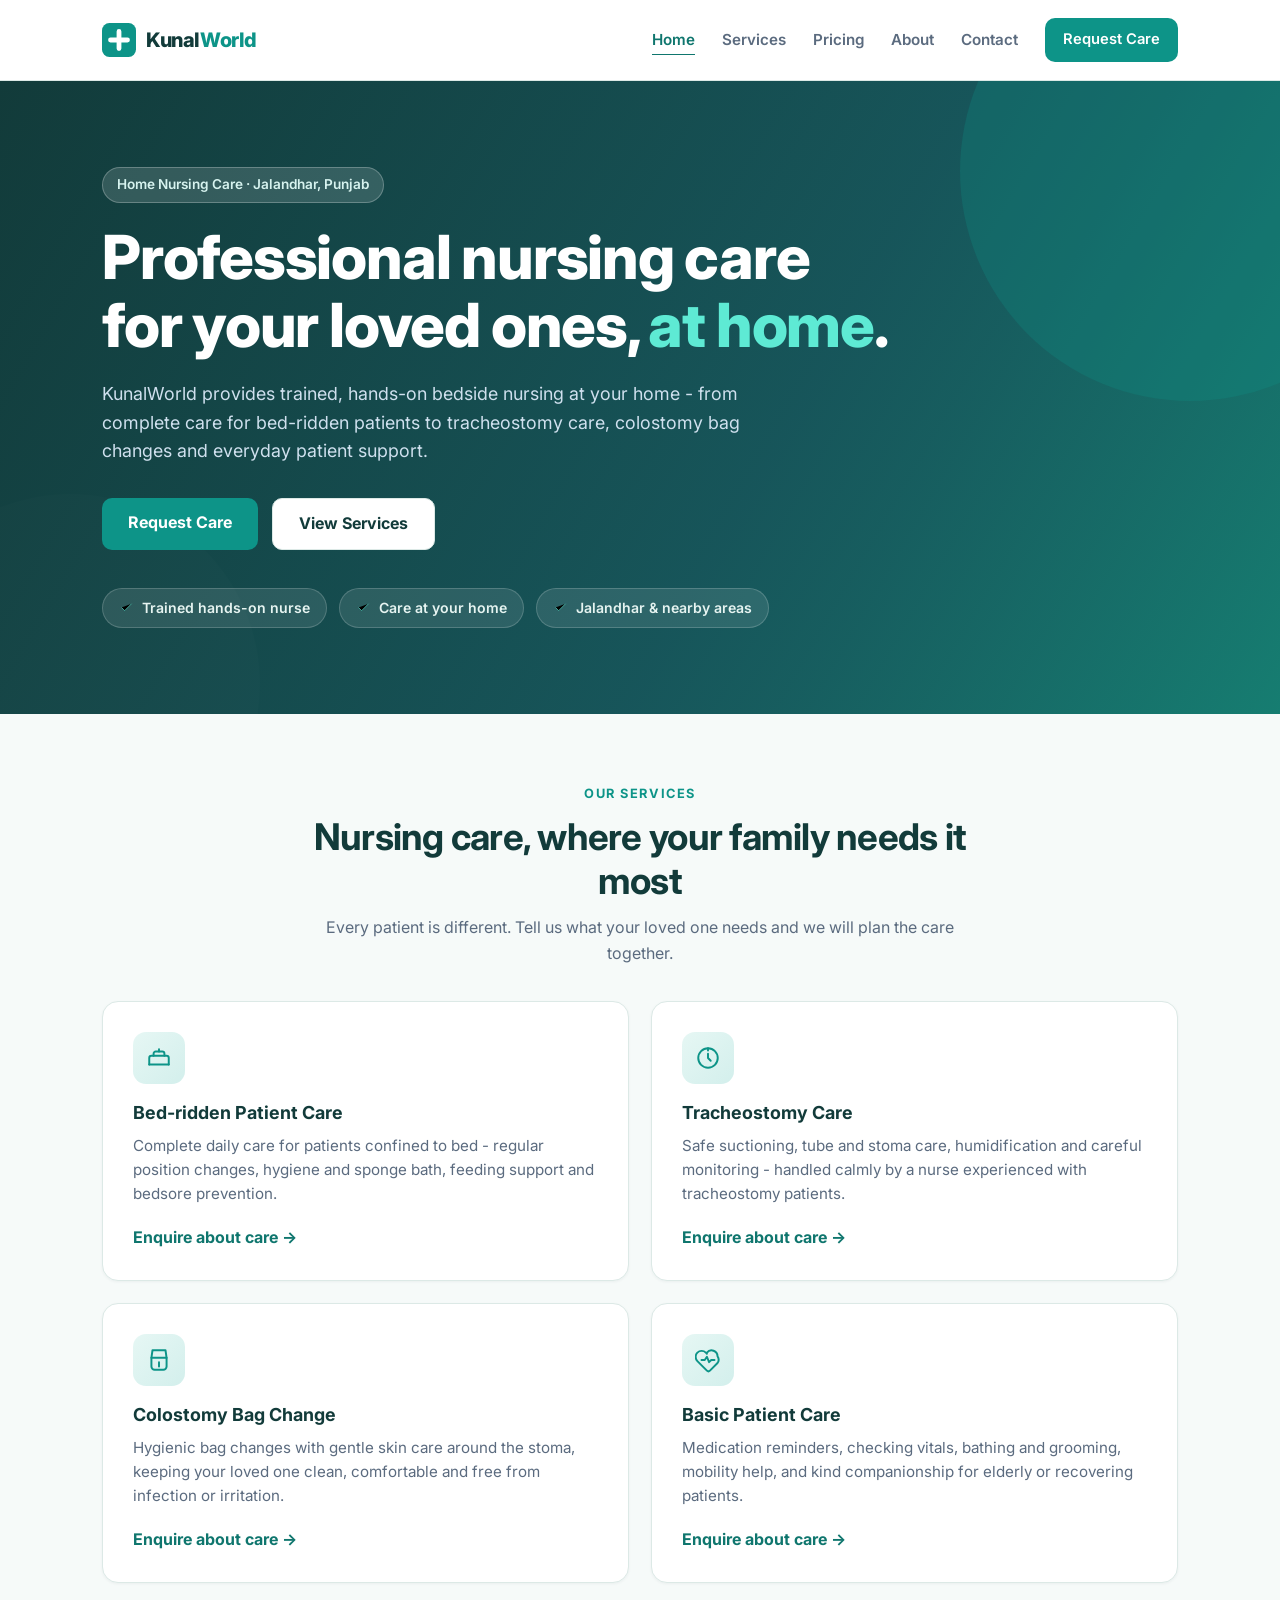
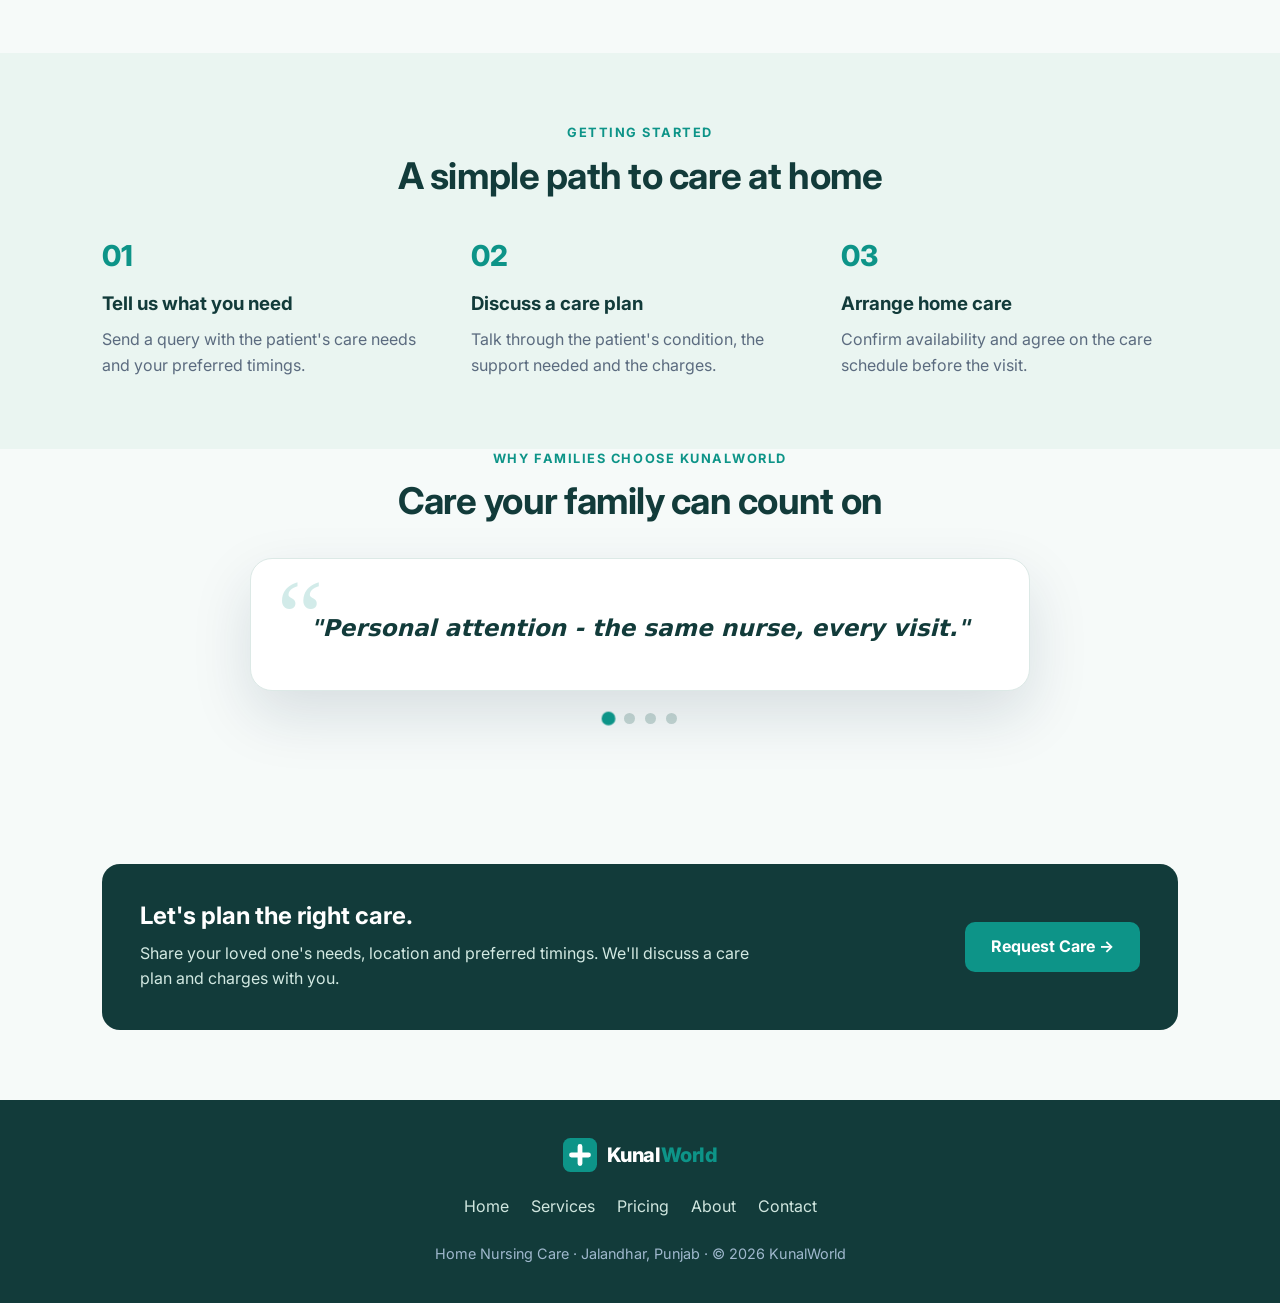
==== commit b6d7dbe2: "Homepage: nursing care photo background slideshow + floating quote carousel - Hero background: 4 loc" ====
--- a/index.html
+++ b/index.html
@@ -9,10 +9,19 @@
 <link rel="preconnect" href="https://fonts.googleapis.com">
 <link rel="preconnect" href="https://fonts.gstatic.com" crossorigin>
 <link href="https://fonts.googleapis.com/css2?family=Inter:wght@400;500;600;700;800&display=swap" rel="stylesheet">
-<link rel="stylesheet" href="styles.css"><script src="app.js" defer></script></head><body><a class="skip" href="#main">Skip to content</a><header><div class="wrap nav"><a class="brand" href="index.html">
+<link rel="stylesheet" href="styles.css?v=care2"><script src="app.js?v=care2" defer></script></head><body><a class="skip" href="#main">Skip to content</a><header><div class="wrap nav"><a class="brand" href="index.html">
       <svg viewBox="0 0 64 64"><rect width="64" height="64" rx="14" fill="#0d9488"/><path d="M32 16v32M16 32h32" stroke="white" stroke-width="9" stroke-linecap="round"/></svg>
       <span>Kunal<em>World</em></span>
     </a><button class="menu-toggle" id="menu-toggle" aria-controls="primary-nav" aria-expanded="false">Menu</button><nav id="primary-nav" class="nav-links" aria-label="Main navigation"><a href="index.html" aria-current="page">Home</a><a href="services.html">Services</a><a href="pricing.html">Pricing</a><a href="about.html">About</a><a href="contact.html">Contact</a><a class="btn sm" href="contact.html#query-form">Request Care</a></nav></div></header><main id="main"><section class="hero" id="top">
+  <!-- Background slideshow: free stock photos from Pexels (pexels.com, free to use, no attribution required).
+       Photo IDs: 7551614, 8527647, 7551661, 8127503. Hosted locally in /images. -->
+  <div class="hero-bg" aria-hidden="true">
+    <div class="hero-bg-slide" style="background-image:url('images/care-1.jpg')"></div>
+    <div class="hero-bg-slide" style="background-image:url('images/care-2.jpg')"></div>
+    <div class="hero-bg-slide" style="background-image:url('images/care-3.jpg')"></div>
+    <div class="hero-bg-slide" style="background-image:url('images/care-4.jpg')"></div>
+    <div class="hero-bg-overlay"></div>
+  </div>
   <div class="wrap">
     <span class="eyebrow">Home Nursing Care &middot; Jalandhar, Punjab</span>
     <h1>Professional nursing care for your loved ones, <em>at home</em>.</h1>
@@ -57,7 +66,32 @@
       </div>
     </div>
   </div>
-</section><section class="soft"><div class="wrap"><div class="sec-head"><div class="tag">Getting started</div><h2>A simple path to care at home</h2></div><div class="steps"><div><div class="step-num">01</div><h3>Tell us what you need</h3><p>Send a query with the patient's care needs and your preferred timings.</p></div><div><div class="step-num">02</div><h3>Discuss a care plan</h3><p>Talk through the patient's condition, the support needed and the charges.</p></div><div><div class="step-num">03</div><h3>Arrange home care</h3><p>Confirm availability and agree on the care schedule before the visit.</p></div></div></div></section><section><div class="wrap"><div class="cta-panel"><div><h2>Let's plan the right care.</h2><p>Share your loved one's needs, location and preferred timings. We'll discuss a care plan and charges with you.</p></div><a class="btn" href="contact.html#query-form">Request Care &rarr;</a></div></div></section></main><footer><div class="wrap"><a class="brand" href="index.html">
+</section><section class="soft"><div class="wrap"><div class="sec-head"><div class="tag">Getting started</div><h2>A simple path to care at home</h2></div><div class="steps"><div><div class="step-num">01</div><h3>Tell us what you need</h3><p>Send a query with the patient's care needs and your preferred timings.</p></div><div><div class="step-num">02</div><h3>Discuss a care plan</h3><p>Talk through the patient's condition, the support needed and the charges.</p></div><div><div class="step-num">03</div><h3>Arrange home care</h3><p>Confirm availability and agree on the care schedule before the visit.</p></div></div></div></section><section class="quotes" id="reviews" aria-label="What families can expect from KunalWorld">
+  <div class="wrap">
+    <div class="sec-head">
+      <div class="tag">Why families choose KunalWorld</div>
+      <h2>Care your family can count on</h2>
+    </div>
+    <div class="quote-rotator" id="quote-rotator">
+      <!-- To add a real family review: copy any blockquote.quote-slide below, replace the text with the
+           family's words, and add a <cite> line with their name, e.g. <cite>- Sharma family, Jalandhar</cite>.
+           Only add reviews a real family has actually sent. The slideshow rotates any number of slides. -->
+      <blockquote class="quote-slide active">
+        <p>"Personal attention - the same nurse, every visit."</p>
+      </blockquote>
+      <blockquote class="quote-slide">
+        <p>"You speak directly with the nurse who will care for your loved one. No agencies, no middlemen."</p>
+      </blockquote>
+      <blockquote class="quote-slide">
+        <p>"Clear communication with the family, always."</p>
+      </blockquote>
+      <blockquote class="quote-slide">
+        <p>"Trained, hands-on care in the comfort of your own home."</p>
+      </blockquote>
+    </div>
+    <div class="quote-dots" id="quote-dots" role="tablist" aria-label="Choose message"></div>
+  </div>
+</section><section><div class="wrap"><div class="cta-panel"><div><h2>Let's plan the right care.</h2><p>Share your loved one's needs, location and preferred timings. We'll discuss a care plan and charges with you.</p></div><a class="btn" href="contact.html#query-form">Request Care &rarr;</a></div></div></section></main><footer><div class="wrap"><a class="brand" href="index.html">
       <svg viewBox="0 0 64 64"><rect width="64" height="64" rx="14" fill="#0d9488"/><path d="M32 16v32M16 32h32" stroke="white" stroke-width="9" stroke-linecap="round"/></svg>
       <span>Kunal<em>World</em></span>
     </a><nav class="footer-links" aria-label="Footer navigation"><a href="index.html">Home</a><a href="services.html">Services</a><a href="pricing.html">Pricing</a><a href="about.html">About</a><a href="contact.html">Contact</a></nav><p>Home Nursing Care &middot; Jalandhar, Punjab &middot; &copy; 2026 KunalWorld</p></div></footer></body></html>
--- a/styles.css
+++ b/styles.css
@@ -121,3 +121,36 @@
 section{padding:70px 0}.page-intro{background:#eaf5f1;border-bottom:1px solid var(--line);padding:52px 0}.tag{font-size:.78rem;letter-spacing:.12em;font-weight:700;text-transform:uppercase;color:var(--teal-dark)}.page-intro h1{font-size:clamp(2.2rem,4vw,3.2rem);letter-spacing:-.03em;margin:10px 0 15px}.page-intro p{max-width:650px;color:var(--muted);font-size:1.06rem}.sec-head{margin-bottom:35px}.grid{grid-template-columns:repeat(2,minmax(0,1fr))}.card{padding:30px}.card-link{display:inline-block;margin-top:18px;font-weight:700;text-decoration:none}.section-bottom{text-align:center;margin-top:30px}.steps{display:grid;grid-template-columns:repeat(3,minmax(0,1fr));gap:32px}.step-num{color:var(--teal);font-weight:800;font-size:1.8rem;margin-bottom:14px}.steps h3{margin-bottom:12px}.steps p{color:var(--muted)}.soft{background:#eaf5f1}.cta-panel{display:flex;justify-content:space-between;align-items:center;gap:28px;padding:38px;border-radius:18px;background:#123b3a;color:#d2e9e2}.cta-panel h2{color:white;margin-bottom:10px}.cta-panel p{max-width:620px}.cta-panel .btn{flex:none}.price{font-size:1.65rem;font-weight:800;color:var(--teal-dark);margin:20px 0 6px}.price-note{font-size:.86rem;color:var(--muted);margin-bottom:22px}.notice{padding:22px 28px;background:#eaf5f1;border-left:3px solid var(--teal);border-radius:6px;margin-top:28px;color:var(--muted)}.faq{max-width:800px;margin:auto}details{background:white;border:1px solid var(--line);border-radius:12px;padding:20px 24px;margin:12px 0}summary{cursor:pointer;font-weight:700;color:var(--navy)}details p{color:var(--muted);padding-top:14px}.footer-links{display:flex;gap:22px;justify-content:center;flex-wrap:wrap;margin:22px 0}.footer-links a{color:#d0e6df;text-decoration:none}.contact-info,form,.about-text{min-width:0}.contact-flex form{scroll-margin-top:100px}.about-badge{flex-basis:280px}.pay-grid{max-width:920px;grid-template-columns:repeat(2,minmax(0,1fr))}.upi-row{flex-wrap:wrap}.upi-id{flex-basis:190px}.copy-btn{min-height:44px}.pay-card{padding:28px}.hint{color:#64778b}footer .brand{justify-content:center}.btn:disabled{opacity:.7;cursor:wait}.fade-in{animation:enter .6s ease-out both}@keyframes enter{from{opacity:0;transform:translateY(8px)}to{opacity:1;transform:translateY(0)}}
 @media(max-width:760px){.wrap{padding:0 20px}.nav{height:70px}.menu-toggle{display:block;background:white;border:1px solid var(--line);border-radius:8px;padding:9px 14px;color:var(--navy);font:inherit;font-weight:600}.nav-links{display:none;position:absolute;top:70px;left:0;right:0;background:#fff;border-bottom:1px solid var(--line);padding:20px;box-shadow:0 12px 20px #123b3a10}.nav-links.open{display:flex;flex-direction:column;align-items:stretch;gap:20px}.nav-links a:not(.btn){display:block}.nav-links a{padding:4px 0}.nav-links a.btn{text-align:center}.hero{padding:55px 0}.hero h1{font-size:2.5rem}.hero p{font-size:1rem}.chips{gap:8px;margin-top:28px}.chip{font-size:.77rem;padding:7px 10px}.page-intro{padding:38px 0}.grid,.steps,.pay-grid{grid-template-columns:1fr}section{padding:44px 0}.card{padding:26px}.about-flex{gap:26px}.about-text{flex-basis:100%}.about-badge{flex-basis:100%}.cta-panel{padding:28px;align-items:flex-start;flex-direction:column}.contact-flex{gap:28px;display:block}.contact-info{margin-bottom:30px}form{padding:24px;width:100%}.pay-card{padding:26px 20px}.sec-head{text-align:left;margin-bottom:26px}.steps{gap:26px}}
 @media(prefers-reduced-motion:reduce){*{animation:none!important;transition:none!important}html{scroll-behavior:auto}}
+
+  /* Avail-service dropdowns + payment panels */
+  select{width:100%;padding:13px 40px 13px 15px;border:1.5px solid var(--line);border-radius:10px;font:inherit;font-size:.97rem;background:#fbfdfe url("data:image/svg+xml,%3Csvg xmlns='http://www.w3.org/2000/svg' width='14' height='14' viewBox='0 0 24 24' fill='none' stroke='%230f766e' stroke-width='2.6' stroke-linecap='round' stroke-linejoin='round'%3E%3Cpath d='M6 9l6 6 6-6'/%3E%3C/svg%3E") no-repeat right 15px center;appearance:none;-webkit-appearance:none;cursor:pointer;transition:.15s}
+  select:focus{outline:none;border-color:var(--teal);background-color:#fff;box-shadow:0 0 0 3px rgba(13,148,136,.12)}
+  .pay-panel{border:1.5px solid #bfe3dd;background:#f0faf8;border-radius:12px;padding:22px;margin:-4px 0 18px;text-align:center}
+  .pay-panel[hidden]{display:none}
+  .pay-panel .pp-head{font-weight:800;color:var(--navy);font-size:1.02rem;margin-bottom:8px}
+  .pay-panel p{color:var(--muted);font-size:.92rem;margin-bottom:8px}
+  .pay-panel .pp-note{font-size:.82rem;color:#7d90a3;margin:8px 0 0}
+  .pay-panel .upi-row{margin-top:10px}
+
+  /* Hero background slideshow (homepage) */
+  .hero-bg{position:absolute;inset:0;z-index:0;overflow:hidden}
+  .hero-bg-slide{position:absolute;inset:0;background-size:cover;background-position:center;opacity:0;animation:heroSlide 32s ease-in-out infinite}
+  .hero-bg-slide:nth-child(2){animation-delay:8s}
+  .hero-bg-slide:nth-child(3){animation-delay:16s}
+  .hero-bg-slide:nth-child(4){animation-delay:24s}
+  @keyframes heroSlide{0%{opacity:0}4%{opacity:1}25%{opacity:1}29%{opacity:0}100%{opacity:0}}
+  .hero-bg-overlay{position:absolute;inset:0;background:linear-gradient(120deg,rgba(18,59,58,.86) 0%,rgba(23,86,91,.80) 60%,rgba(22,125,113,.78) 100%)}
+  .hero .hero-bg ~ .wrap{z-index:2}
+
+  /* Floating quote slideshow (homepage bottom) */
+  .quotes{padding-top:0}
+  .quote-rotator{position:relative;max-width:780px;margin:0 auto;background:#fff;border:1px solid var(--line);border-radius:22px;padding:52px 58px 44px;text-align:center;box-shadow:0 24px 60px rgba(15,42,67,.13)}
+  .quote-rotator:before{content:'\201C';position:absolute;top:6px;left:26px;font-size:6.5rem;line-height:1;color:var(--teal);opacity:.18;font-family:Georgia,serif}
+  .quote-slide{display:none;margin:0}
+  .quote-slide.active{display:block;animation:enter .6s ease-out both}
+  .quote-slide p{font-size:clamp(1.15rem,2.2vw,1.45rem);font-weight:600;color:var(--navy);line-height:1.5;font-style:italic}
+  .quote-slide cite{display:block;margin-top:16px;font-style:normal;font-weight:700;font-size:.95rem;color:var(--teal-dark)}
+  .quote-dots{display:flex;gap:10px;justify-content:center;margin-top:22px}
+  .quote-dots button{width:11px;height:11px;border-radius:50%;border:none;background:#c4d6d3;cursor:pointer;padding:0;transition:.2s}
+  .quote-dots button.active{background:var(--teal);transform:scale(1.25)}
+  @media(max-width:760px){.quote-rotator{padding:40px 24px 32px}.quote-rotator:before{left:14px;font-size:5rem}}
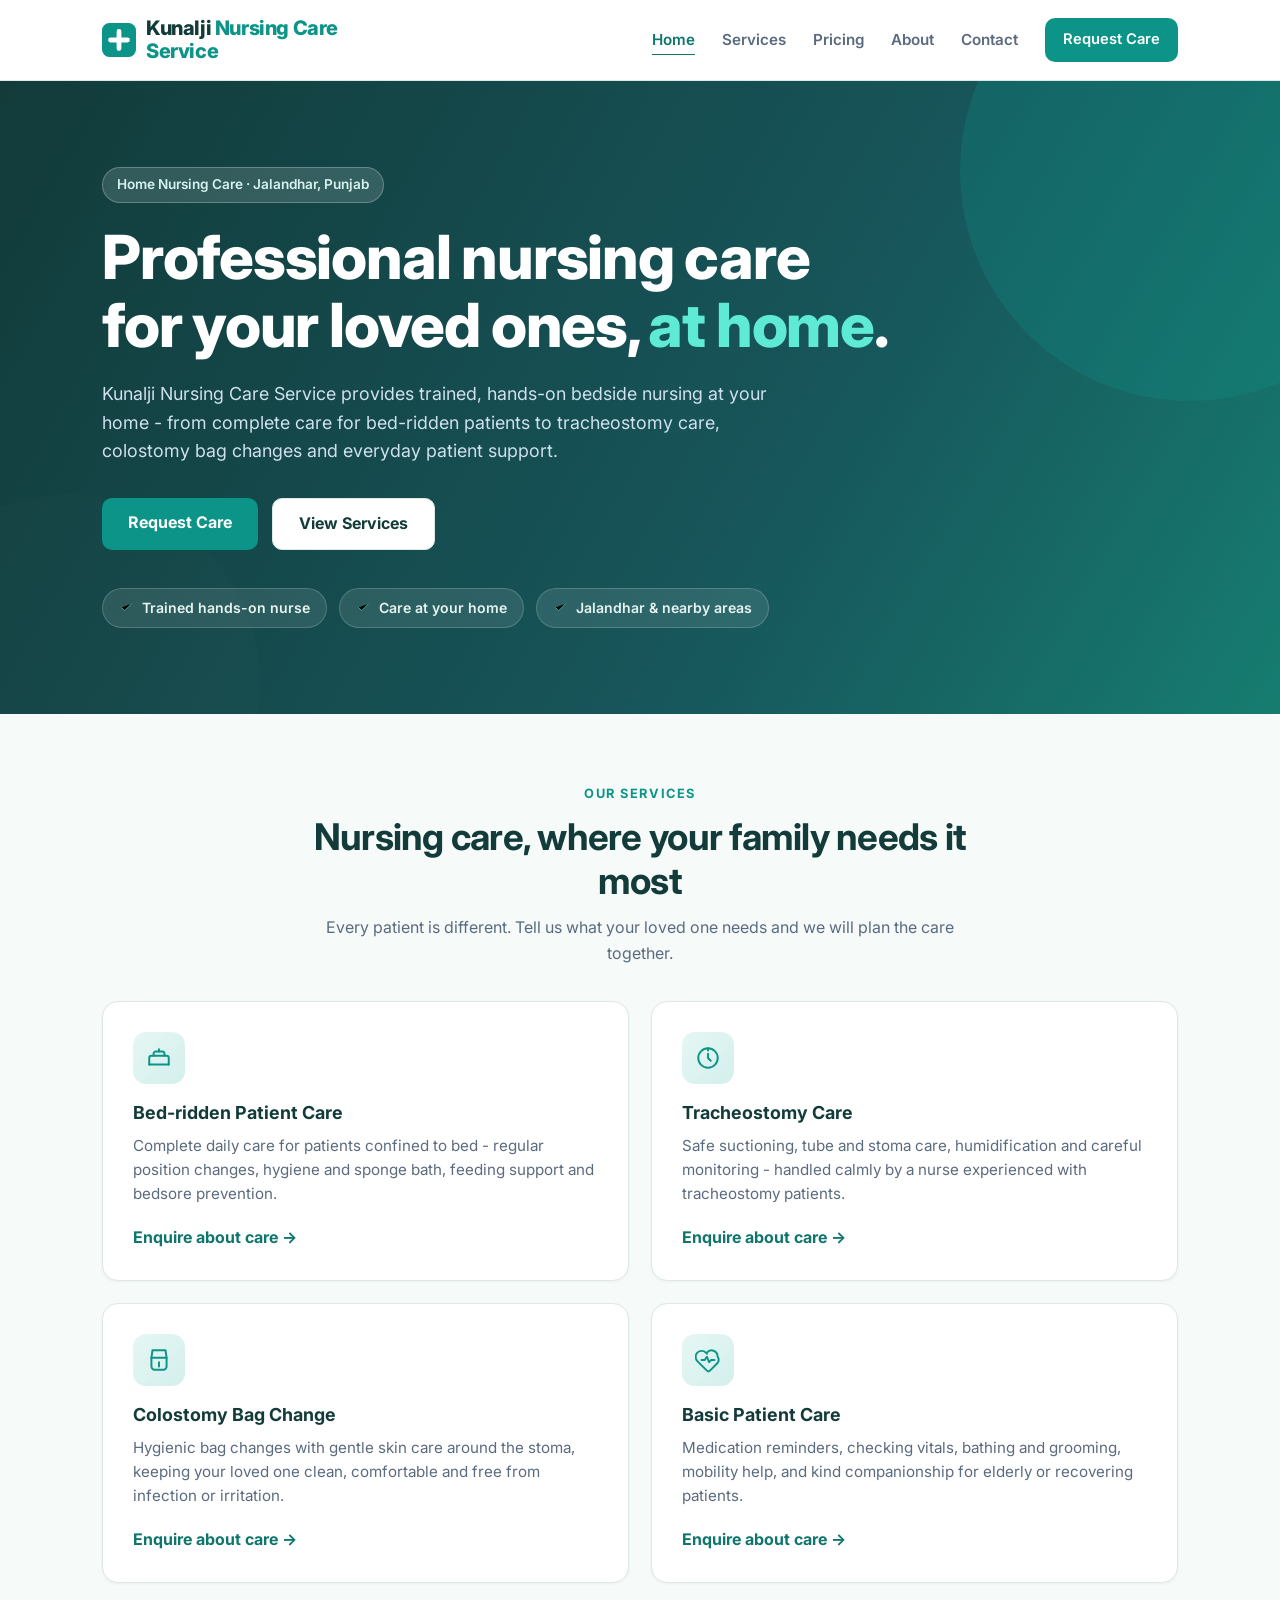
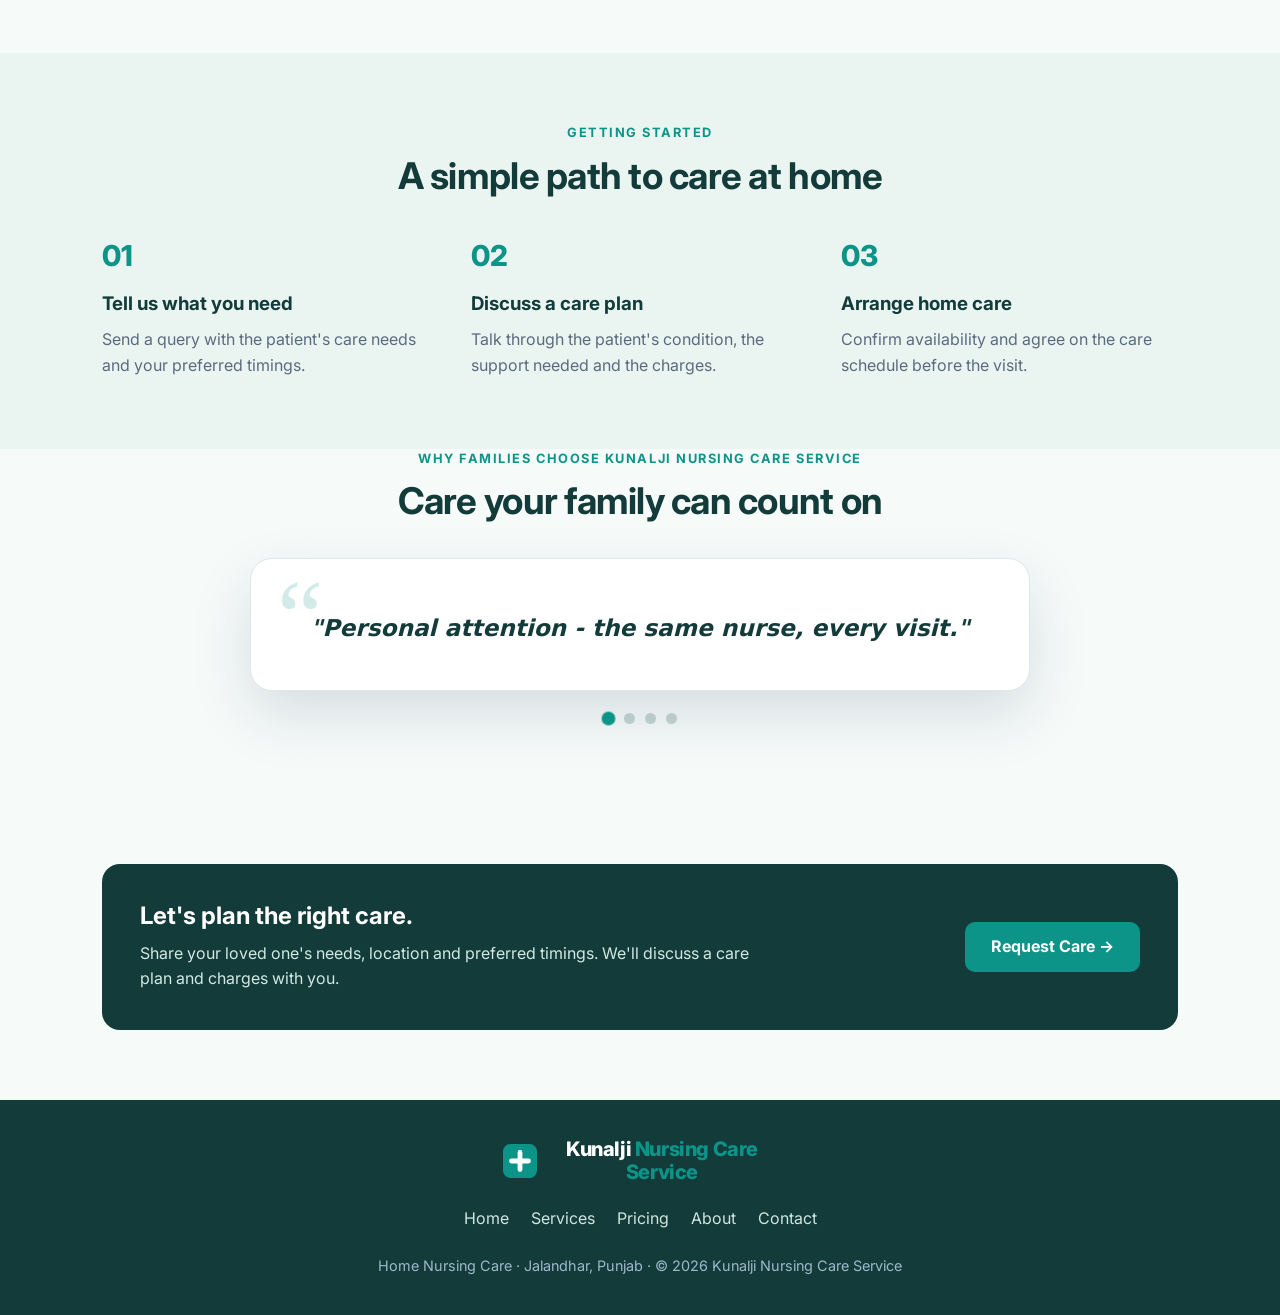
==== commit 949192ea: "Rebrand to Kunalji Nursing Care Service" ====
--- a/index.html
+++ b/index.html
@@ -3,15 +3,15 @@
 <head>
 <meta charset="UTF-8">
 <meta name="viewport" content="width=device-width, initial-scale=1.0">
-<title>Home | KunalWorld Home Nursing</title>
-<meta name="description" content="KunalWorld - professional home nursing care in Jalandhar, Punjab. Bed-ridden patient care, tracheostomy care, colostomy bag change and basic patient care at your home.">
+<title>Home | Kunalji Nursing Care Service</title>
+<meta name="description" content="Kunalji Nursing Care Service - professional home nursing care in Jalandhar, Punjab. Bed-ridden patient care, tracheostomy care, colostomy bag change and basic patient care at your home.">
 <link rel="icon" href="data:image/svg+xml,%3Csvg xmlns='http://www.w3.org/2000/svg' viewBox='0 0 64 64'%3E%3Crect width='64' height='64' rx='14' fill='%230d9488'/%3E%3Cpath d='M32 16v32M16 32h32' stroke='white' stroke-width='9' stroke-linecap='round'/%3E%3C/svg%3E">
 <link rel="preconnect" href="https://fonts.googleapis.com">
 <link rel="preconnect" href="https://fonts.gstatic.com" crossorigin>
 <link href="https://fonts.googleapis.com/css2?family=Inter:wght@400;500;600;700;800&display=swap" rel="stylesheet">
-<link rel="stylesheet" href="styles.css?v=care2"><script src="app.js?v=care2" defer></script></head><body><a class="skip" href="#main">Skip to content</a><header><div class="wrap nav"><a class="brand" href="index.html">
+<link rel="stylesheet" href="styles.css?v=care3"><script src="app.js?v=care3" defer></script></head><body><a class="skip" href="#main">Skip to content</a><header><div class="wrap nav"><a class="brand" href="index.html">
       <svg viewBox="0 0 64 64"><rect width="64" height="64" rx="14" fill="#0d9488"/><path d="M32 16v32M16 32h32" stroke="white" stroke-width="9" stroke-linecap="round"/></svg>
-      <span>Kunal<em>World</em></span>
+      <span>Kunalji <em>Nursing Care Service</em></span>
     </a><button class="menu-toggle" id="menu-toggle" aria-controls="primary-nav" aria-expanded="false">Menu</button><nav id="primary-nav" class="nav-links" aria-label="Main navigation"><a href="index.html" aria-current="page">Home</a><a href="services.html">Services</a><a href="pricing.html">Pricing</a><a href="about.html">About</a><a href="contact.html">Contact</a><a class="btn sm" href="contact.html#query-form">Request Care</a></nav></div></header><main id="main"><section class="hero" id="top">
   <!-- Background slideshow: free stock photos from Pexels (pexels.com, free to use, no attribution required).
        Photo IDs: 7551614, 8527647, 7551661, 8127503. Hosted locally in /images. -->
@@ -25,7 +25,7 @@
   <div class="wrap">
     <span class="eyebrow">Home Nursing Care &middot; Jalandhar, Punjab</span>
     <h1>Professional nursing care for your loved ones, <em>at home</em>.</h1>
-    <p>KunalWorld provides trained, hands-on bedside nursing at your home - from complete care for bed-ridden patients to tracheostomy care, colostomy bag changes and everyday patient support.</p>
+    <p>Kunalji Nursing Care Service provides trained, hands-on bedside nursing at your home - from complete care for bed-ridden patients to tracheostomy care, colostomy bag changes and everyday patient support.</p>
     <div class="hero-cta">
       <a class="btn" href="contact.html#query-form">Request Care</a>
       <a class="btn ghost" href="services.html">View Services</a>
@@ -66,10 +66,10 @@
       </div>
     </div>
   </div>
-</section><section class="soft"><div class="wrap"><div class="sec-head"><div class="tag">Getting started</div><h2>A simple path to care at home</h2></div><div class="steps"><div><div class="step-num">01</div><h3>Tell us what you need</h3><p>Send a query with the patient's care needs and your preferred timings.</p></div><div><div class="step-num">02</div><h3>Discuss a care plan</h3><p>Talk through the patient's condition, the support needed and the charges.</p></div><div><div class="step-num">03</div><h3>Arrange home care</h3><p>Confirm availability and agree on the care schedule before the visit.</p></div></div></div></section><section class="quotes" id="reviews" aria-label="What families can expect from KunalWorld">
+</section><section class="soft"><div class="wrap"><div class="sec-head"><div class="tag">Getting started</div><h2>A simple path to care at home</h2></div><div class="steps"><div><div class="step-num">01</div><h3>Tell us what you need</h3><p>Send a query with the patient's care needs and your preferred timings.</p></div><div><div class="step-num">02</div><h3>Discuss a care plan</h3><p>Talk through the patient's condition, the support needed and the charges.</p></div><div><div class="step-num">03</div><h3>Arrange home care</h3><p>Confirm availability and agree on the care schedule before the visit.</p></div></div></div></section><section class="quotes" id="reviews" aria-label="What families can expect from Kunalji Nursing Care Service">
   <div class="wrap">
     <div class="sec-head">
-      <div class="tag">Why families choose KunalWorld</div>
+      <div class="tag">Why families choose Kunalji Nursing Care Service</div>
       <h2>Care your family can count on</h2>
     </div>
     <div class="quote-rotator" id="quote-rotator">
@@ -93,5 +93,5 @@
   </div>
 </section><section><div class="wrap"><div class="cta-panel"><div><h2>Let's plan the right care.</h2><p>Share your loved one's needs, location and preferred timings. We'll discuss a care plan and charges with you.</p></div><a class="btn" href="contact.html#query-form">Request Care &rarr;</a></div></div></section></main><footer><div class="wrap"><a class="brand" href="index.html">
       <svg viewBox="0 0 64 64"><rect width="64" height="64" rx="14" fill="#0d9488"/><path d="M32 16v32M16 32h32" stroke="white" stroke-width="9" stroke-linecap="round"/></svg>
-      <span>Kunal<em>World</em></span>
-    </a><nav class="footer-links" aria-label="Footer navigation"><a href="index.html">Home</a><a href="services.html">Services</a><a href="pricing.html">Pricing</a><a href="about.html">About</a><a href="contact.html">Contact</a></nav><p>Home Nursing Care &middot; Jalandhar, Punjab &middot; &copy; 2026 KunalWorld</p></div></footer></body></html>
+      <span>Kunalji <em>Nursing Care Service</em></span>
+    </a><nav class="footer-links" aria-label="Footer navigation"><a href="index.html">Home</a><a href="services.html">Services</a><a href="pricing.html">Pricing</a><a href="about.html">About</a><a href="contact.html">Contact</a></nav><p>Home Nursing Care &middot; Jalandhar, Punjab &middot; &copy; 2026 Kunalji Nursing Care Service</p></div></footer></body></html>
--- a/styles.css
+++ b/styles.css
@@ -15,6 +15,8 @@
   .brand svg{width:34px;height:34px}
   .brand span{font-weight:800;font-size:1.25rem;color:var(--navy);letter-spacing:-.02em}
   .brand span em{font-style:normal;color:var(--teal)}
+  .brand span{line-height:1.15;max-width:230px}
+  @media(max-width:520px){.brand span{font-size:1rem;max-width:170px}}
   .nav-links{display:flex;gap:26px;align-items:center}
   .nav-links a{color:var(--muted);text-decoration:none;font-weight:600;font-size:.95rem}
   .nav-links a:hover{color:var(--teal)}
